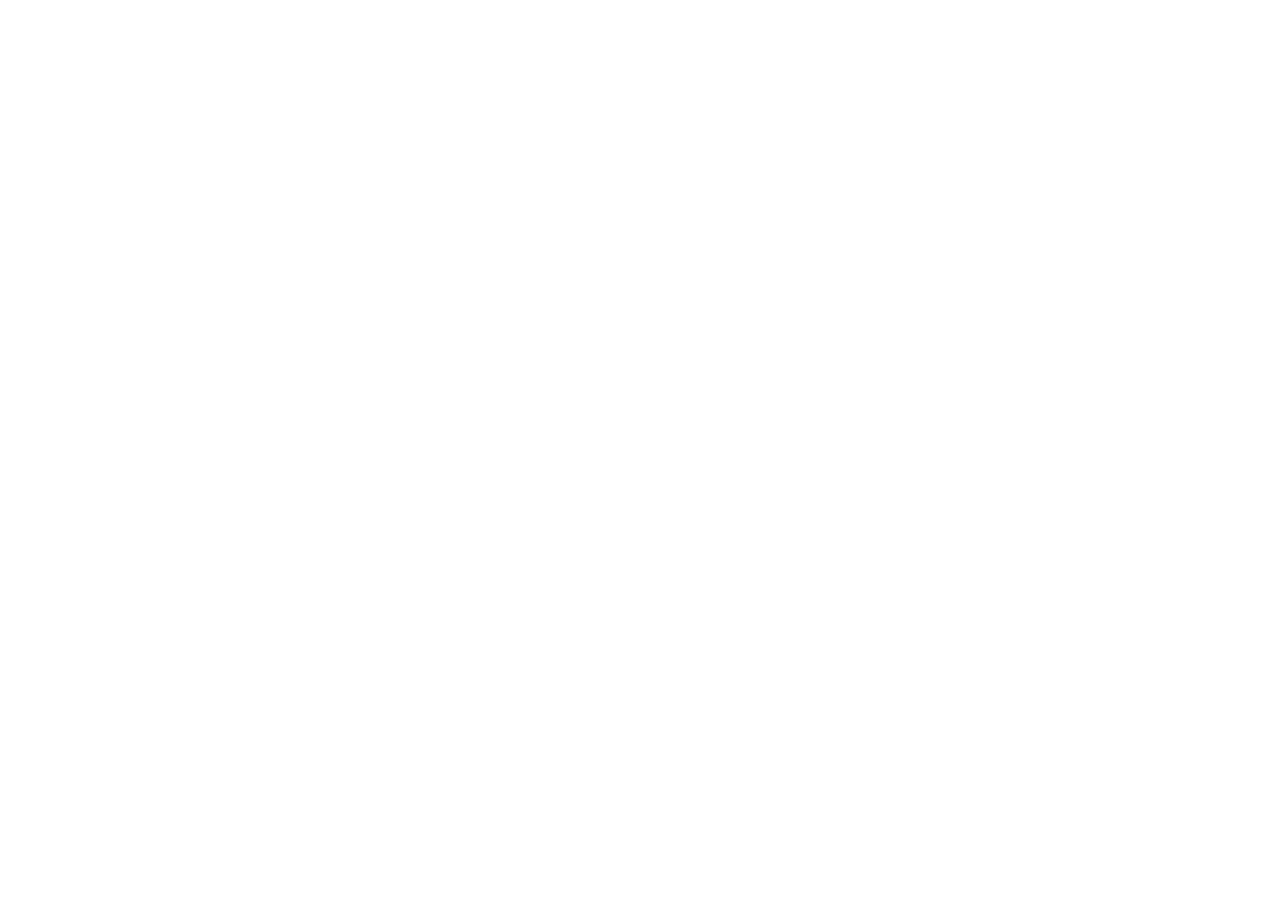
==== index.html @ 3ca3449c "Add index, JS, CSS files" ====
<!DOCTYPE html>
<html>
    <head>
        <meta charset="utf-8">
		<meta http-equiv="X-UA-Compatible" content="IE=edge">
		<meta name="viewport" content="width=device-width, initial-scale=1">
		<title>Kimber art>
		<link rel="stylesheet" href="style.css">
    </head>

    <body>
<svg viewBox="0 0 1000 1000" preserveAspectRatio="xMidYMid slice">
    <g class="blob">
        <g transform="translate(1100, 1100)" >
          <path d="M1520 5.54028C1520 611.807 978.5 1231 372.4 1231C-233.699 1231 -1520 741.425 -1520 -179.57C-1520 -1100.56 -1076.16 -1226 422.56 -1226C1028.66 -1226 1520 -600.727 1520 5.54028Z" fill="#f9868d"/>
        </g>
      <g transform="translate(-100, -100)">
         <path d="M1587 162.445C1587 983.187 246.697 1418 -325.068 1418C-896.834 1418 -1586 805.612 -1586 233.156C-1586 -339.3 -907.302 -2028.08 -109.745 -1187.97C627.265 -334.57 1587 -1079.51 1587 162.445Z" fill="#f9868d"/>
      </g>
    </g>
    
    <g class="blob">
      <g transform="translate(-100, -100)">
           <path d="M1587 162.445C1587 983.187 246.697 1418 -325.068 1418C-896.834 1418 -1586 805.612 -1586 233.156C-1586 -339.3 -907.302 -2028.08 -109.745 -1187.97C627.265 -334.57 1587 -1079.51 1587 162.445Z" fill="#8652ff"/>
      </g>
      <g transform="translate(800, 1100)">
          <path d="M1587 162.445C1587 983.187 246.697 1418 -325.068 1418C-896.834 1418 -1586 805.612 -1586 233.156C-1586 -339.3 -907.302 -2028.08 -109.745 -1187.97C627.265 -334.57 1587 -1079.51 1587 162.445Z" fill="#8652ff"/>
      </g>
    </g>
    
    <g class="blob">
      <g transform="translate(1100, 1100)">
              <path d="M1520 5.54028C1520 611.807 978.5 1231 372.4 1231C-233.699 1231 -1520 741.425 -1520 -179.57C-1520 -1100.56 -1076.16 -1226 422.56 -1226C1028.66 -1226 1520 -600.727 1520 5.54028Z" fill="#ff4141"/>
      </g>
        <g transform="translate(-100, -100)">
          <path d="M1520 5.54028C1520 611.807 978.5 1231 372.4 1231C-233.699 1231 -1520 741.425 -1520 -179.57C-1520 -1100.56 -1076.16 -1226 422.56 -1226C1028.66 -1226 1520 -600.727 1520 5.54028Z" fill="#ff4141"/>
      </g>
    </g>
    
      <g class="blob">
        <g transform="translate(-100, -100)">
            <path d="M1587 162.445C1587 983.187 246.697 1418 -325.068 1418C-896.834 1418 -1586 805.612 -1586 233.156C-1586 -339.3 -907.302 -2028.08 -109.745 -1187.97C627.265 -334.57 1587 -1079.51 1587 162.445Z" fill="#ffffff"/>
        </g>
        <g transform="translate(1100, 1100)">
            <path d="M1587 162.445C1587 983.187 246.697 1418 -325.068 1418C-896.834 1418 -1586 805.612 -1586 233.156C-1586 -339.3 -907.302 -2028.08 -109.745 -1187.97C627.265 -334.57 1587 -1079.51 1587 162.445Z" fill="#ffffff"/>
        </g>
    </g>
  </svg>
  
  
  <header>
      <h1>
      Jessie <span></span> Cullen
    </h1>
    
    <h2>
      Fine art curator, living and working in Berlin, Germany
    </h2>
  </header>
  
  <img src="arrow.svg" class="arrow">
  
  <section>
      <figure>
        <img src="sea_framer.jpg" srcset="sea_framer.jpg" alt="Song of the Sea. Linocut. 2019.">
    
        <figcaption>
            Song of the Sea. Linocut. 2019.
        </figcaption>
    
    </figure>
  </section>
  
  <section class="dark">
      <figure>
        <img src="daisy_framer.jpg" srcset="daisy_framer.jpg" alt="Among the Daisies. Linocut. 2019.">
   
        <figcaption>
            Among the Daisies. Linocut. 2019.
        </figcaption>
    
    </figure> 
  </section>
  
  <section>
      <figure>
        <img src="wind_framer.jpg" srcset="wind_framer.jpg" alt="Promise of the Wind. Linocut. 2019."> 
      <figcaption>
            Promise of the Wind. Linocut. 2019.
         </figcaption>
      
    </figure>
  </section>
  
  <section>
      <figure>
        <img src="LiminalSpaces_woodcut_Kim-vanderHelm_2012.jpg" srcset="LiminalSpaces_woodcut_Kim-vanderHelm_2012.jpg" alt="Liminal Spaces. Reduction Woodcut. 2012.">
      
      <figcaption>
        Liminal Spaces. Reduction Woodcut. 2012.
        </figcaption>
    </figure>
  </section>
  
  
  <script src="interactions.js"></script>
</body>

</html>
---- style.css ----
@font-face {
    font-family: 'Young Serif';
    src: url(youngserif.woff2), url(youngserif.woff);
  }
  
  @font-face {
    font-family: 'GT Walsheim Pro';
    src: url(GTWalsheimPro-Regular.woff2), url(GTWalsheimPro-Regular.woff);
  }
  
  @keyframes fadein {
    0% {
      opacity: 0;
      transform: translate(0, 24px);
    }
  
    100% {
      opacity: 1;
      transform: translate(0,0);
    }
  }
  
  @keyframes hyphen {
    0% {
      width: 0.5em;
    }
  
    100% {
      width: 1em;
    }
  }
  
  @keyframes blob {
    0% {
      transform: scale(0);
    }
    100% {
      transform: scale(1);
    }
  }
  
  body {
    font-family: 'GT Walsheim Pro';
    font-size: 48px;
    line-height: 1.25;
    margin: 100vh 0 0 0;
    
    background-color: #ffffff;
    color: #000000;
  }
  
  header {
    position: fixed;
    top: 0;
    left: 0;
    width: 100%;
    height: 100vh;
  
    display: flex;
    flex-direction: column;
    align-items: center;
    justify-content: center;
  }
  
  h1 {
    font-size: 10vw;
    font-style: italic;
  
    animation: fadein 0.4s 1s both;
  }
  
  h2 {
    max-width: 480px;
    font-size: 36px;
    text-align: center;
  
    animation: fadein 0.4s 1.75s both;
  }
  
  header span {
    background-color: #000000;
    width: 1em;
    height: 0.02em;
    display: inline-block;
    vertical-align: middle;
    
    animation: hyphen 2s 1s infinite alternate cubic-bezier(0.86,0,0.07,1);
  }
  
  section {
    padding: 200px;
  }
  
  section.dark {
  
  }
  
  figure {
    max-width: 600px;
    margin: 0 auto 0 auto;
  }
  
  figcaption {
    margin: 24px 20% 0 0;
  }
  
  section img {
    filter: grayscale(100%) brightness(125%) contrast(124%);
  }
  
  svg {
    position:  fixed;
    top: 0;
    left: 0;
    width: 100%;
    height: 100vh;
    z-index: 10;
    mix-blend-mode: multiply;
    pointer-events: none;
  }
  
  path {
    transform: scale(0);
    transition: transform 5s;
  }
  
  
  g.blob.in-view path {
    transform: scale(1);
  }
  
  
  ::-webkit-scrollbar {
    width: 8px;
    background-color: #d3c7f3;
    background-image: linear-gradient(180deg, #ffffff, #babd63, #d3c7f3, #FF9696, #171518);
  }
  
  ::-webkit-scrollbar-thumb {
    background-color: #000000;
  }
  
  img.arrow {
    position: fixed;
    bottom: 32px;
    left: 50%;
    transform: translate(-50%, 0);
  }
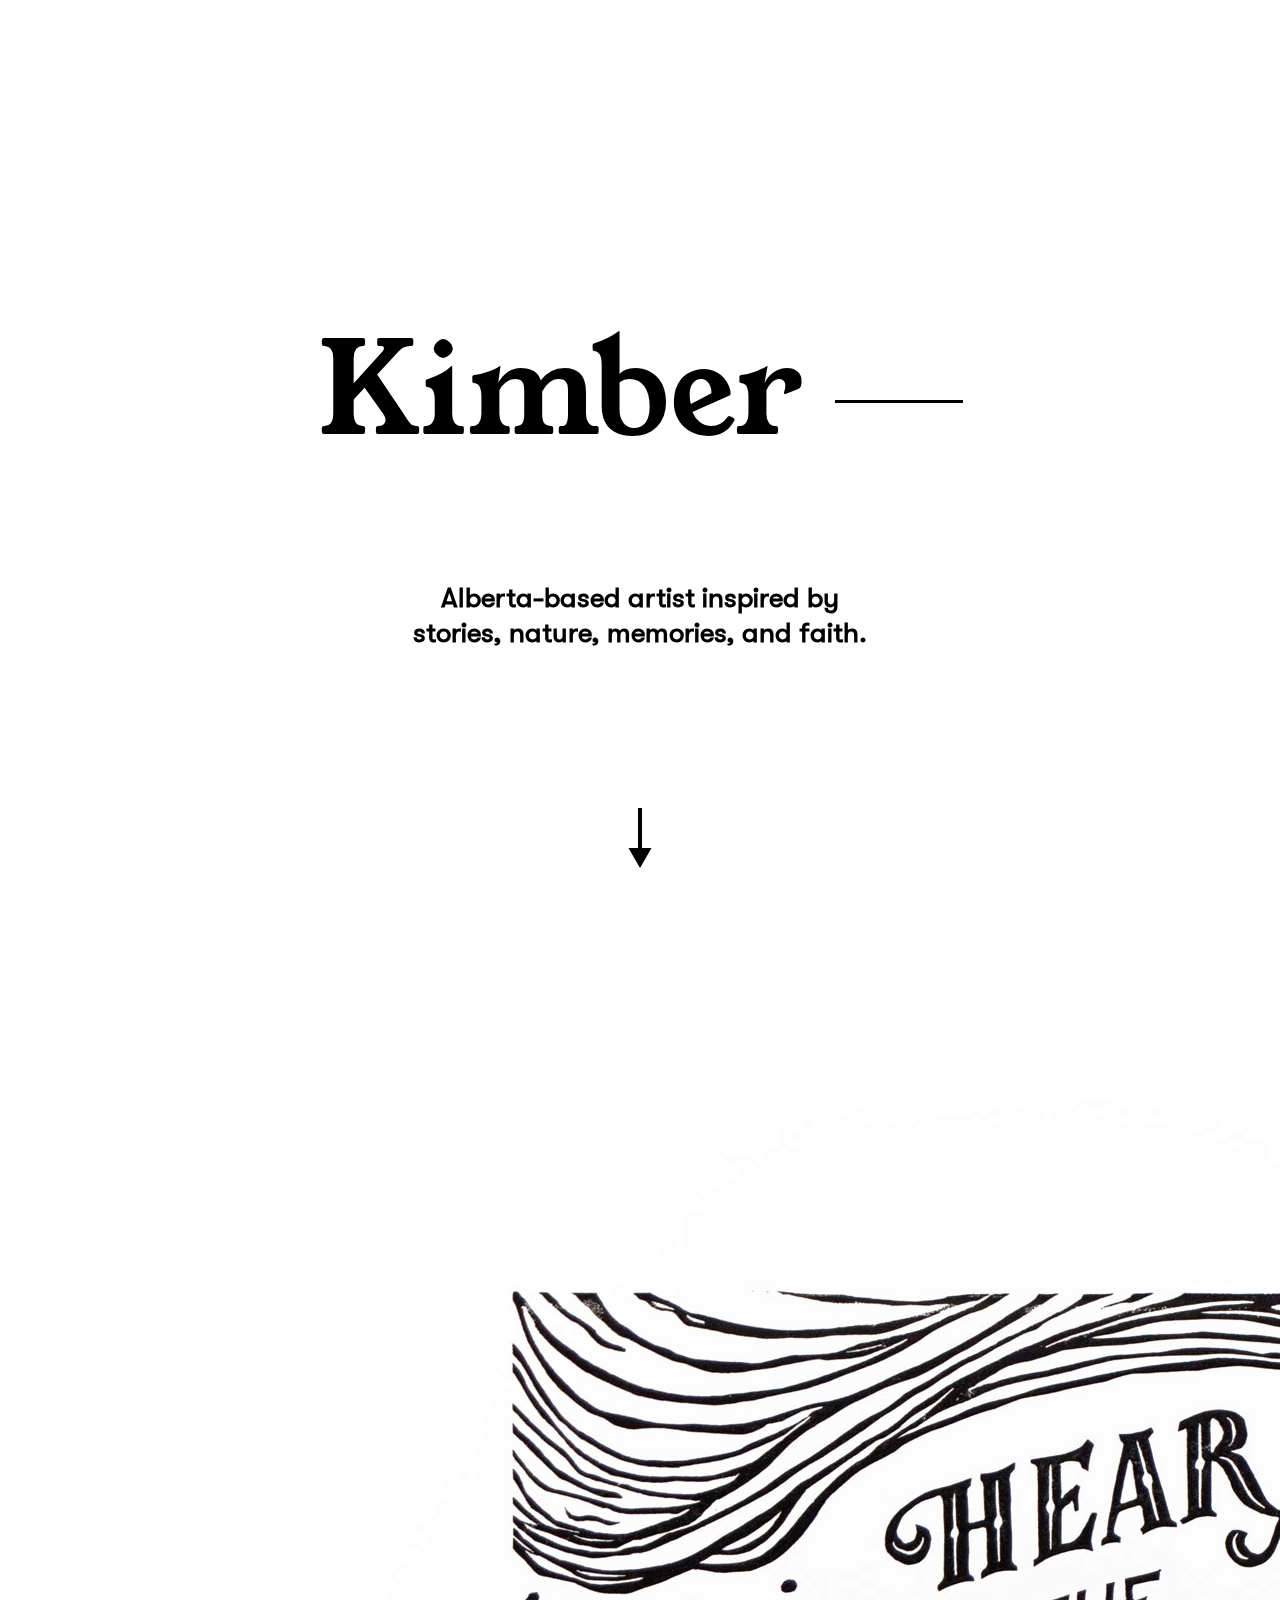
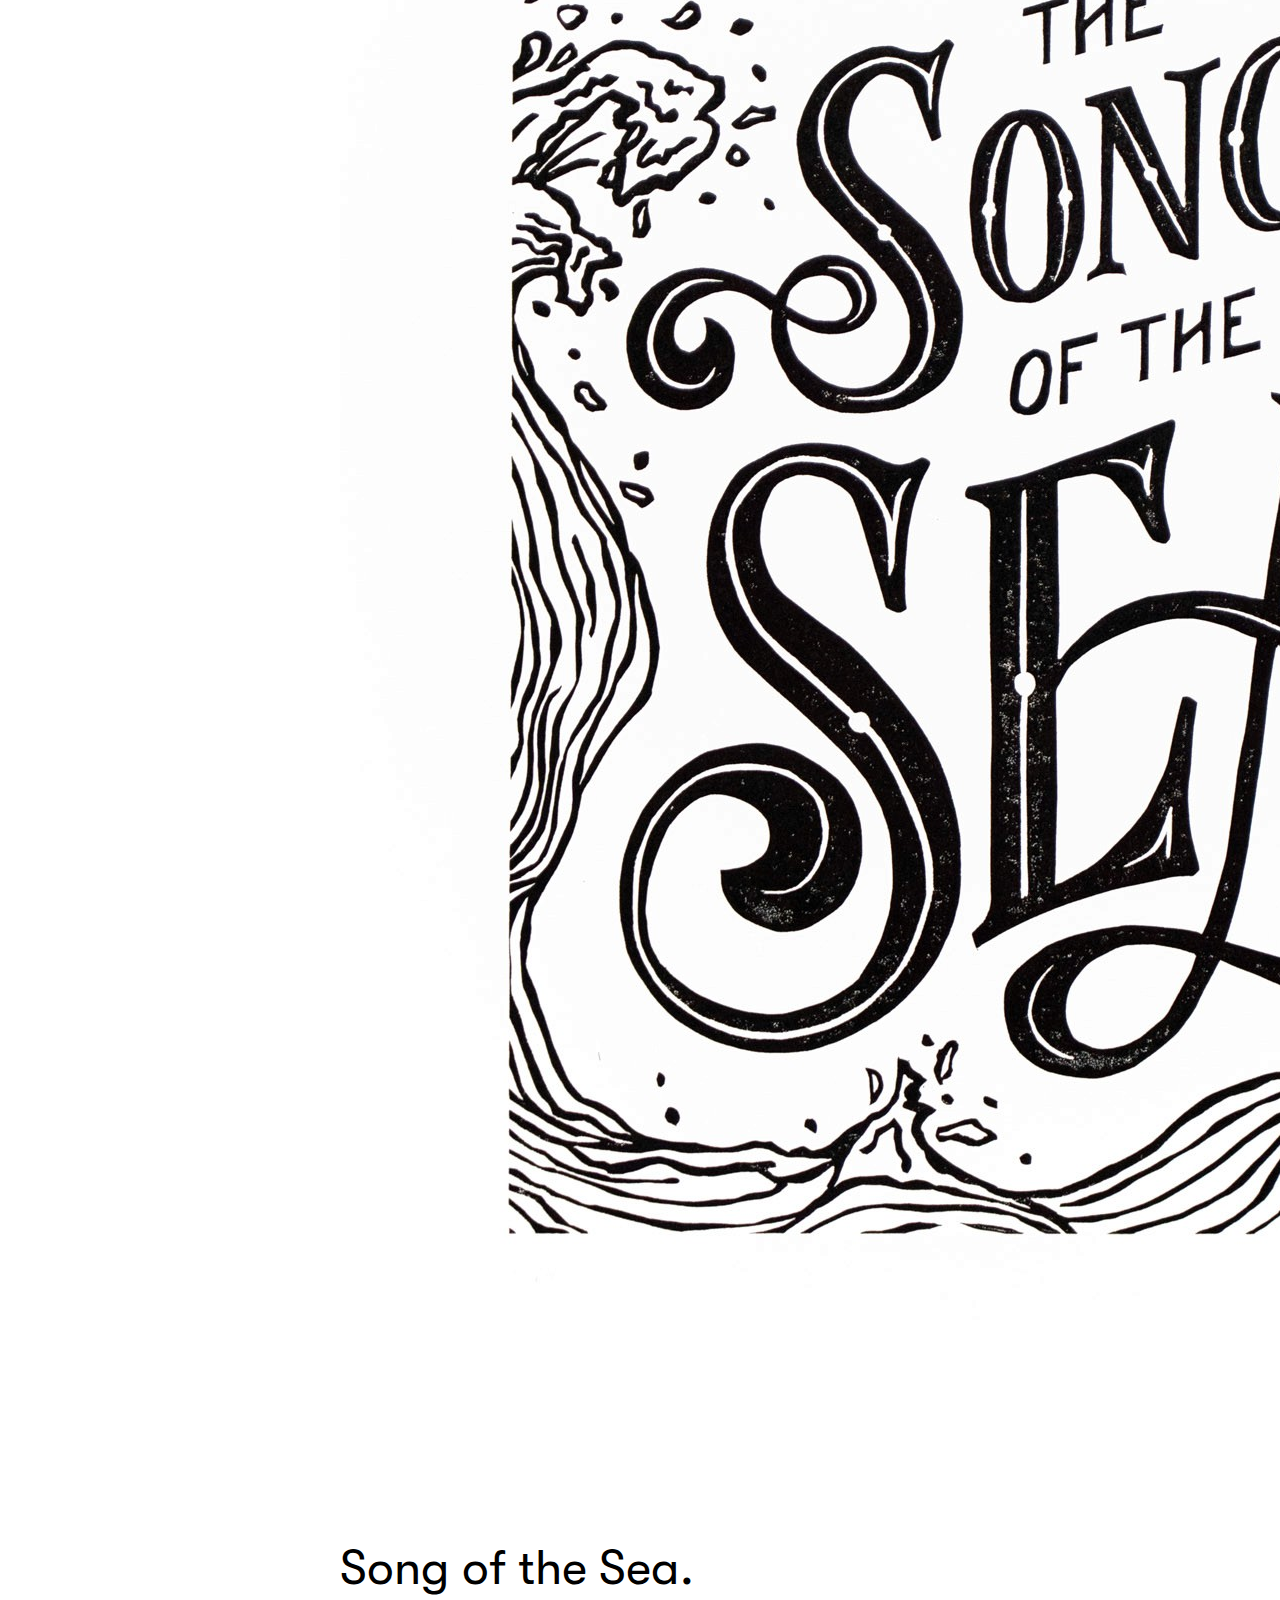
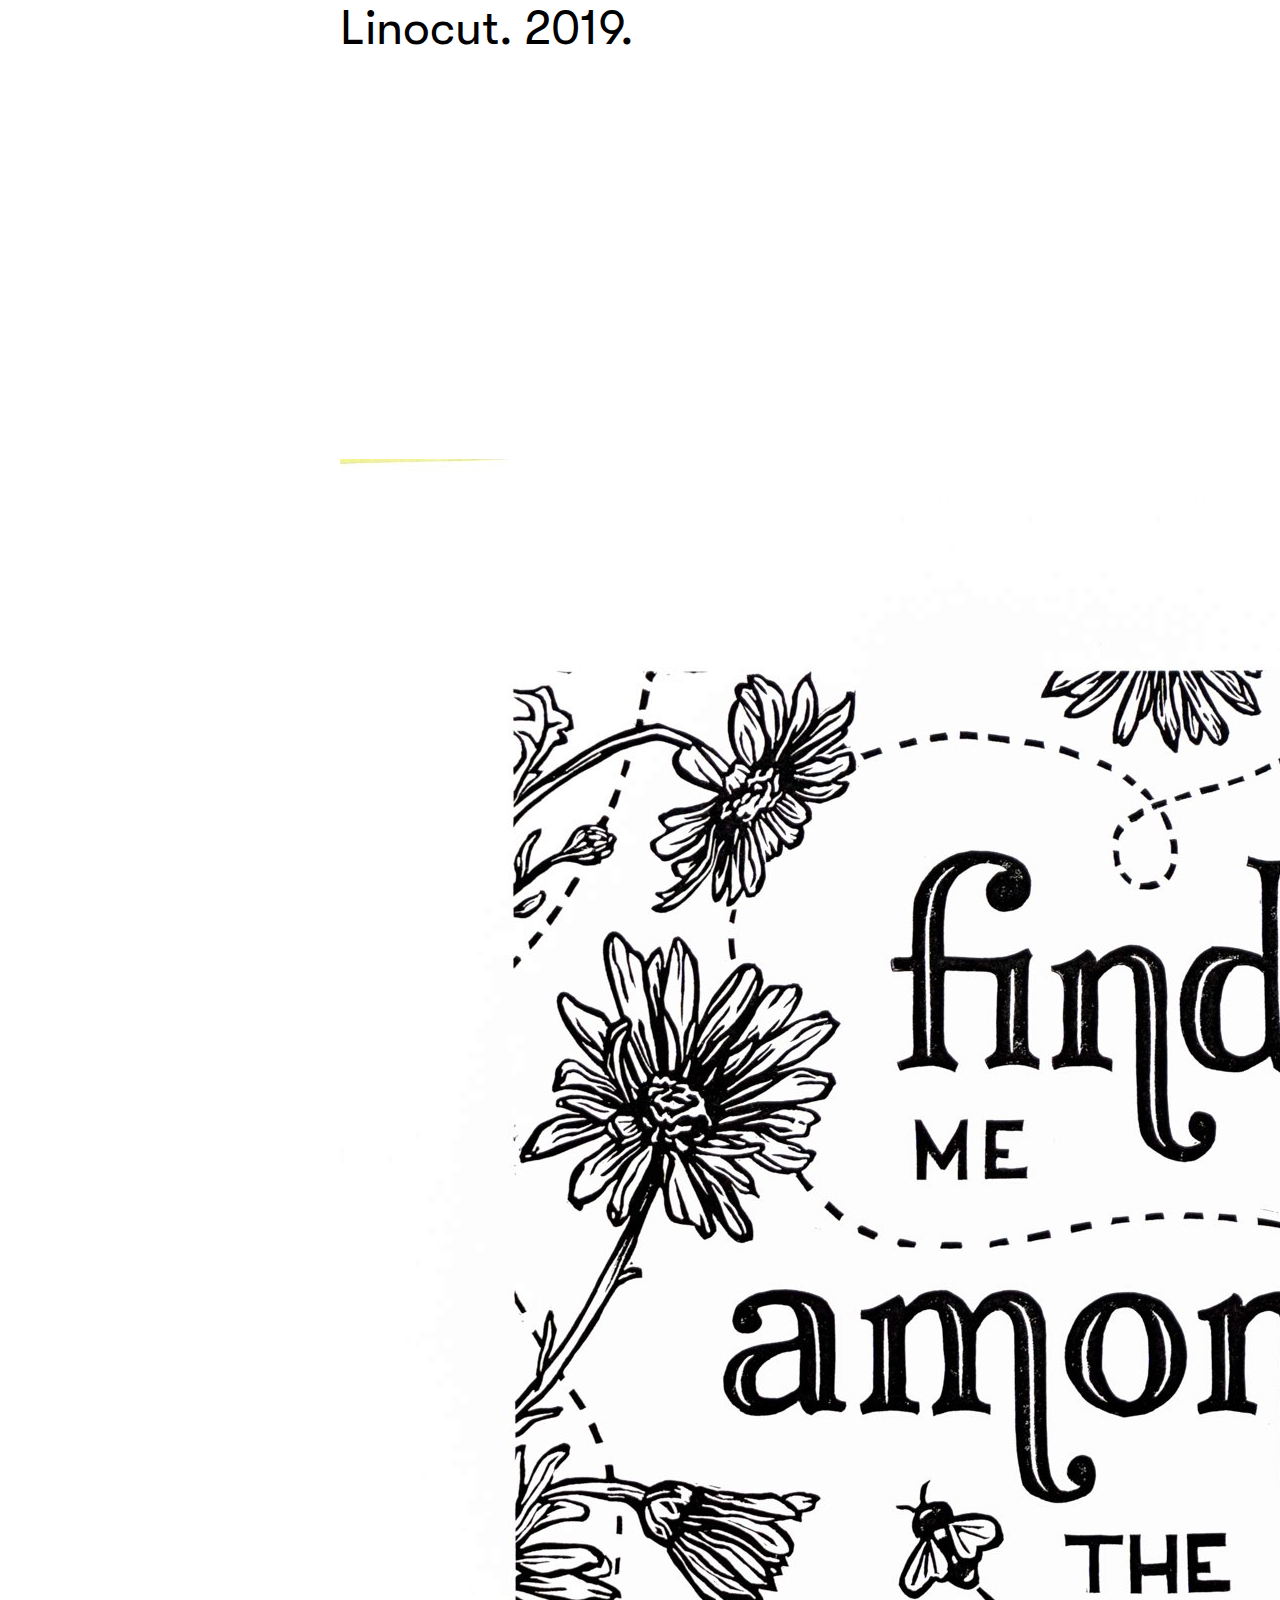
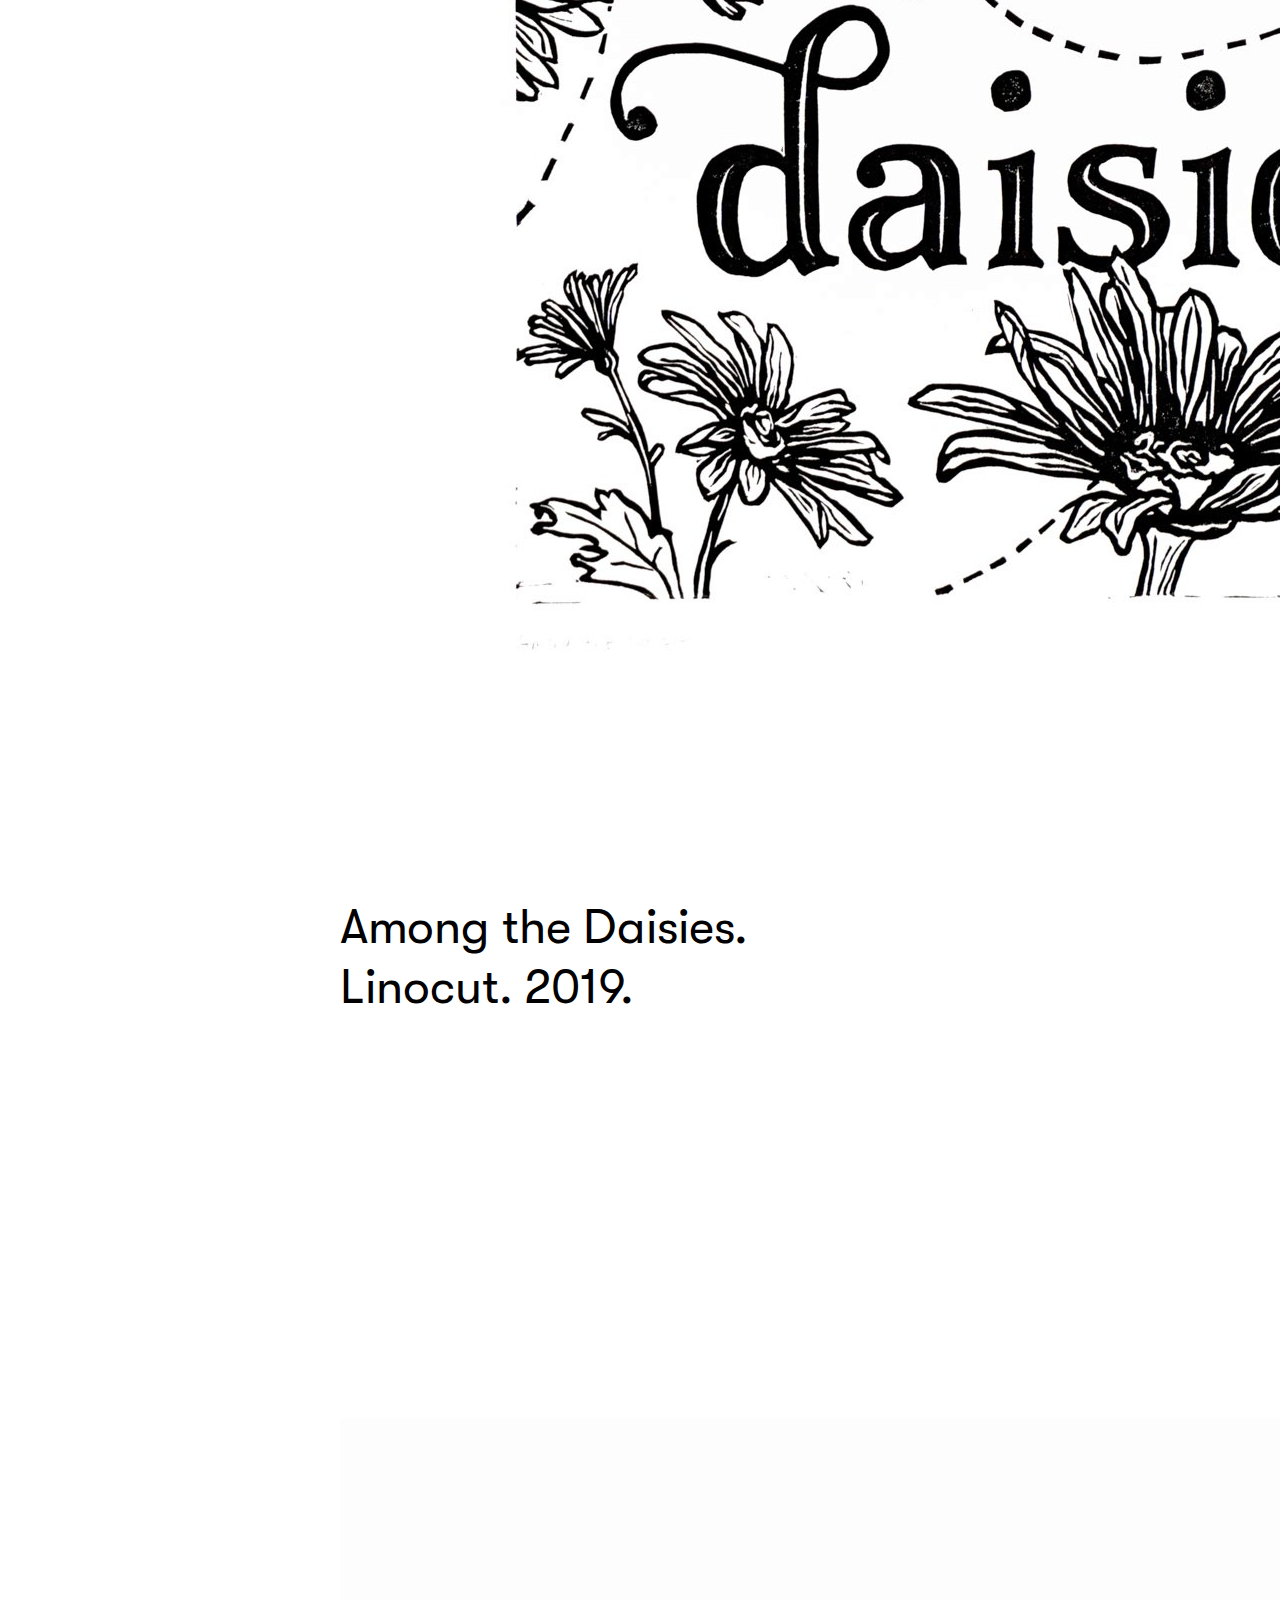
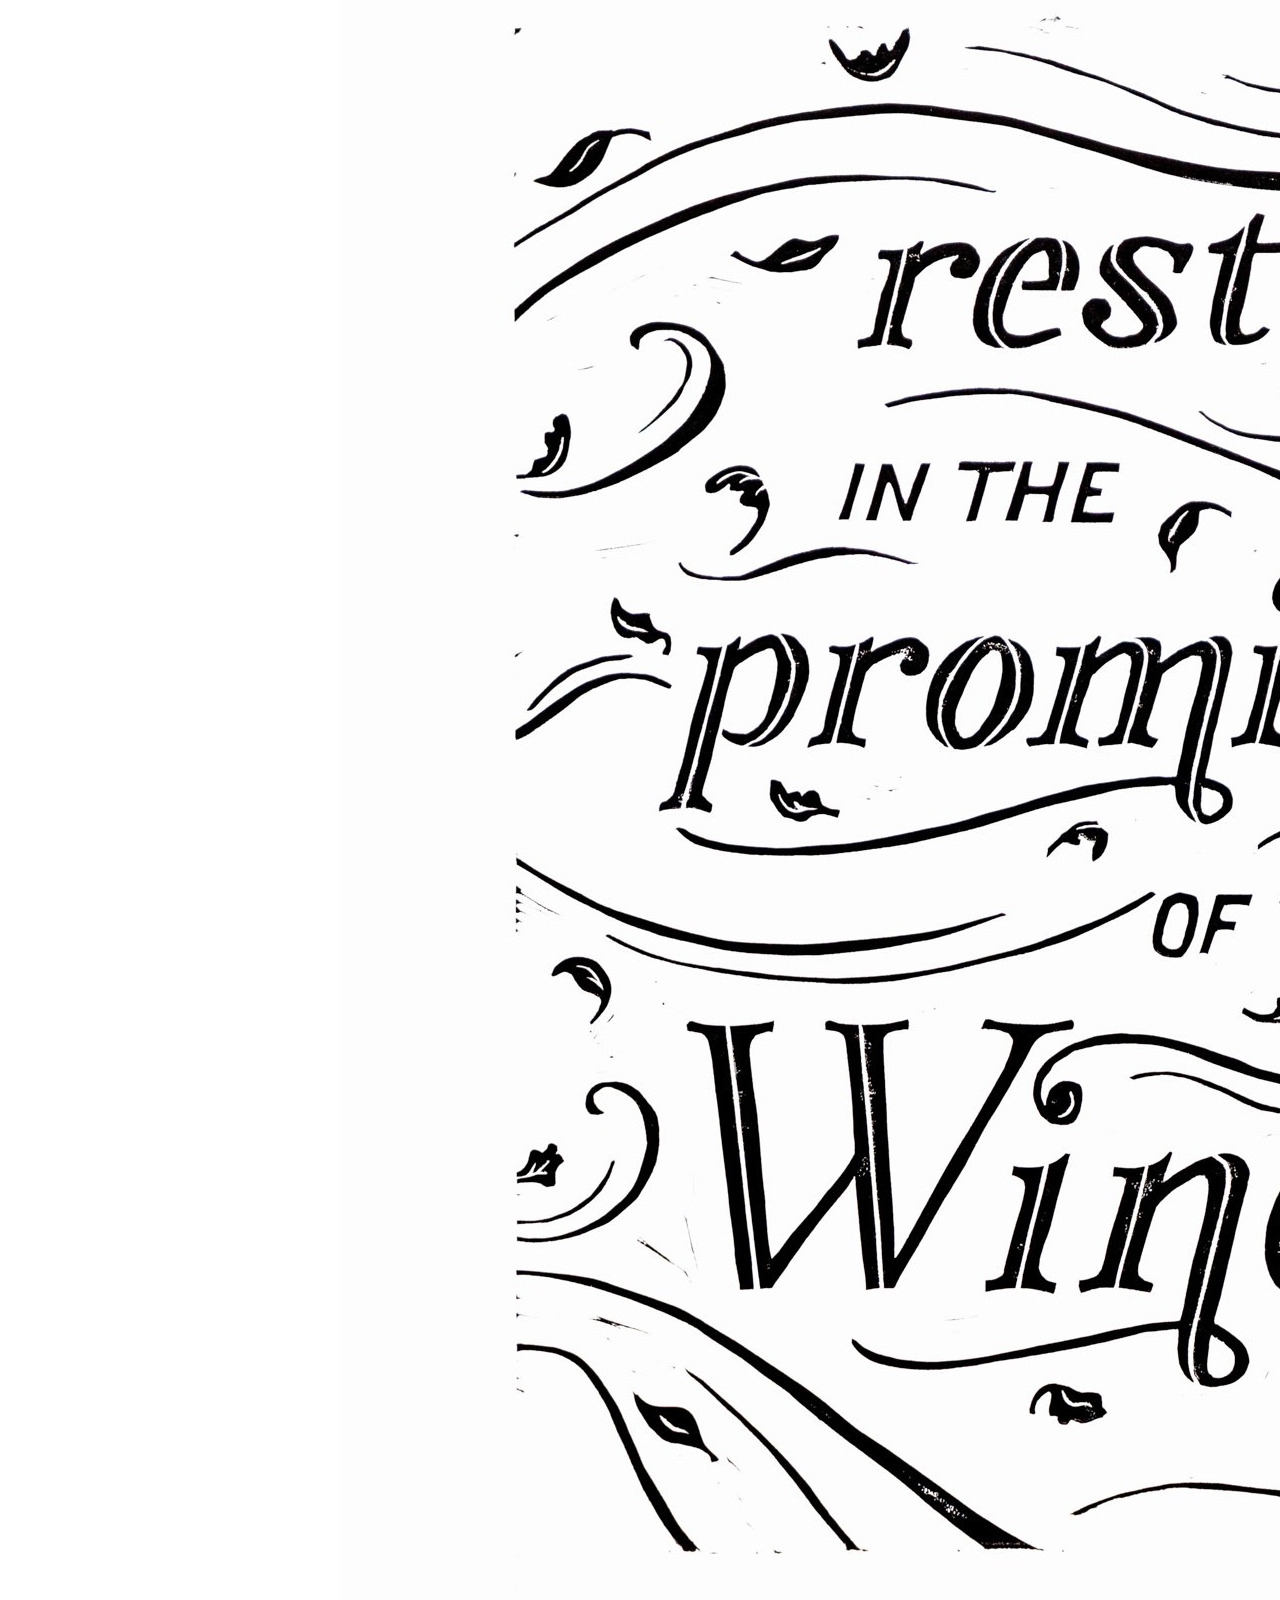
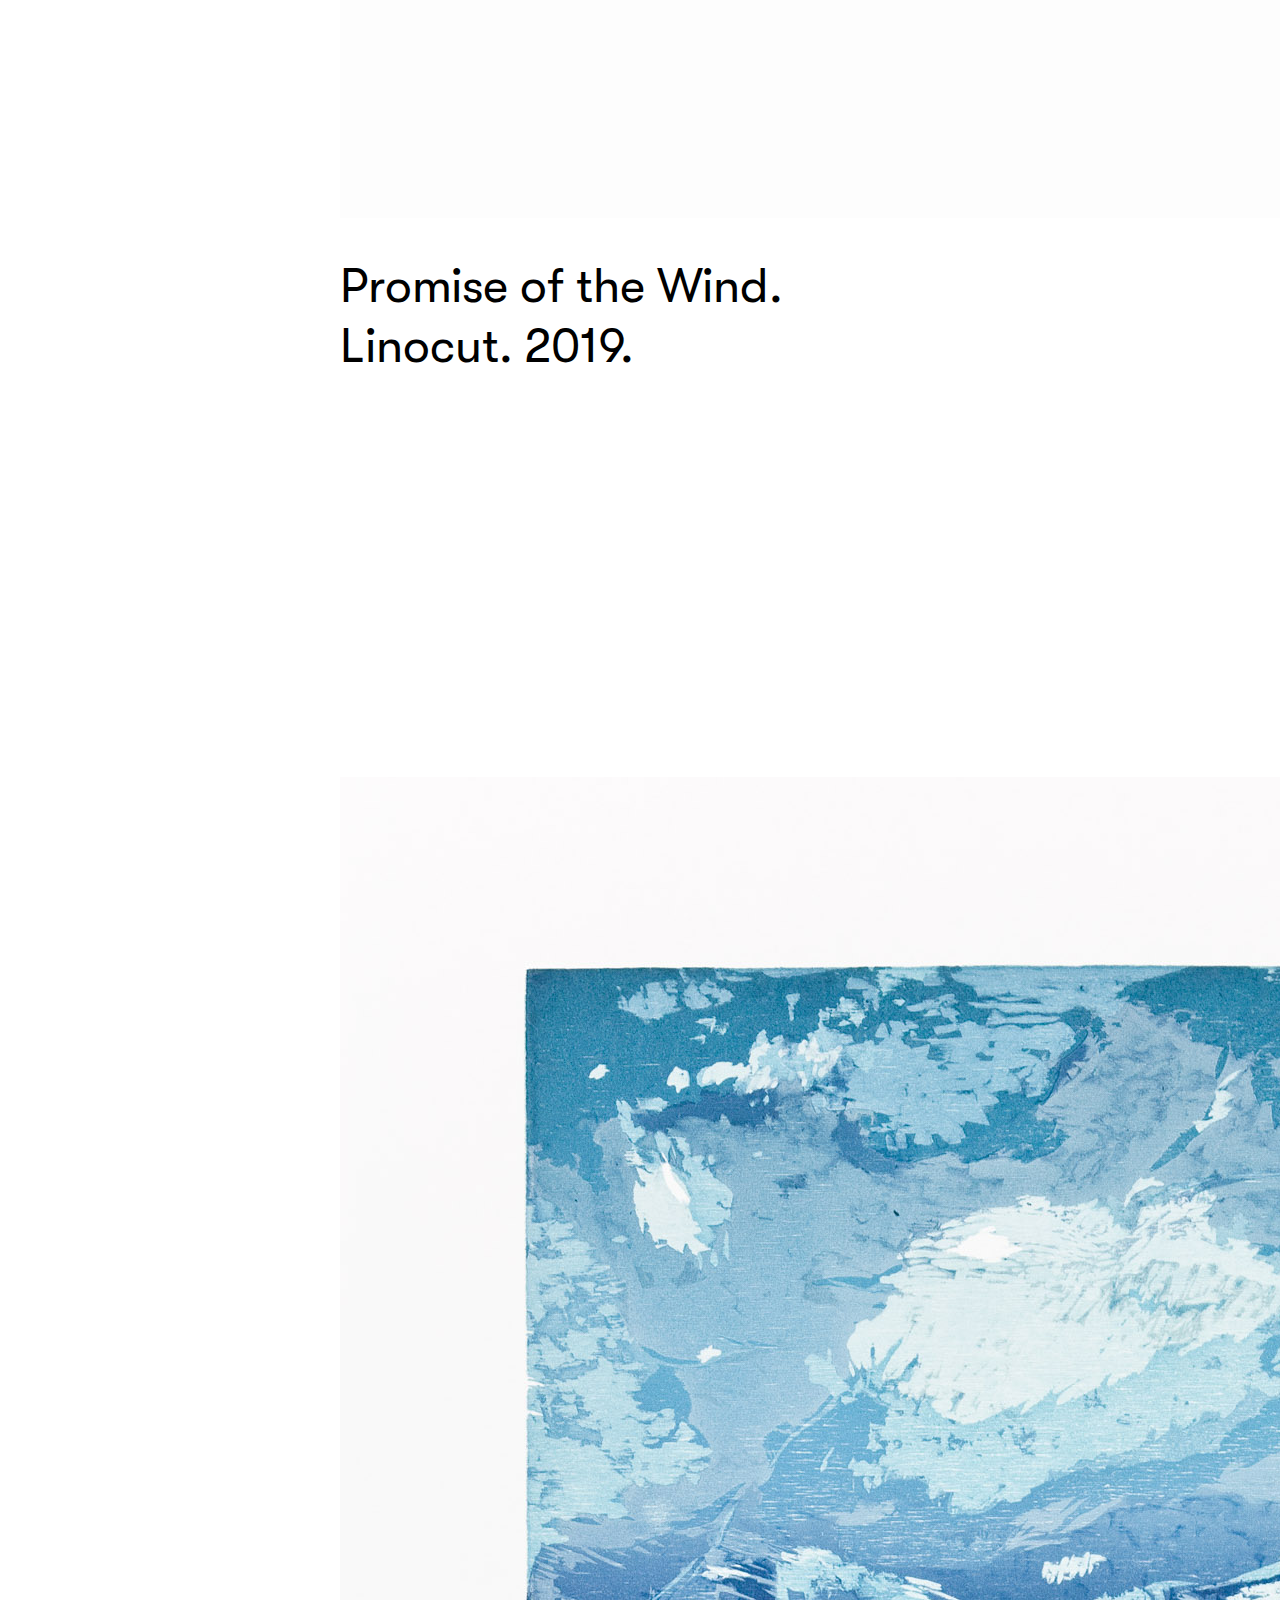
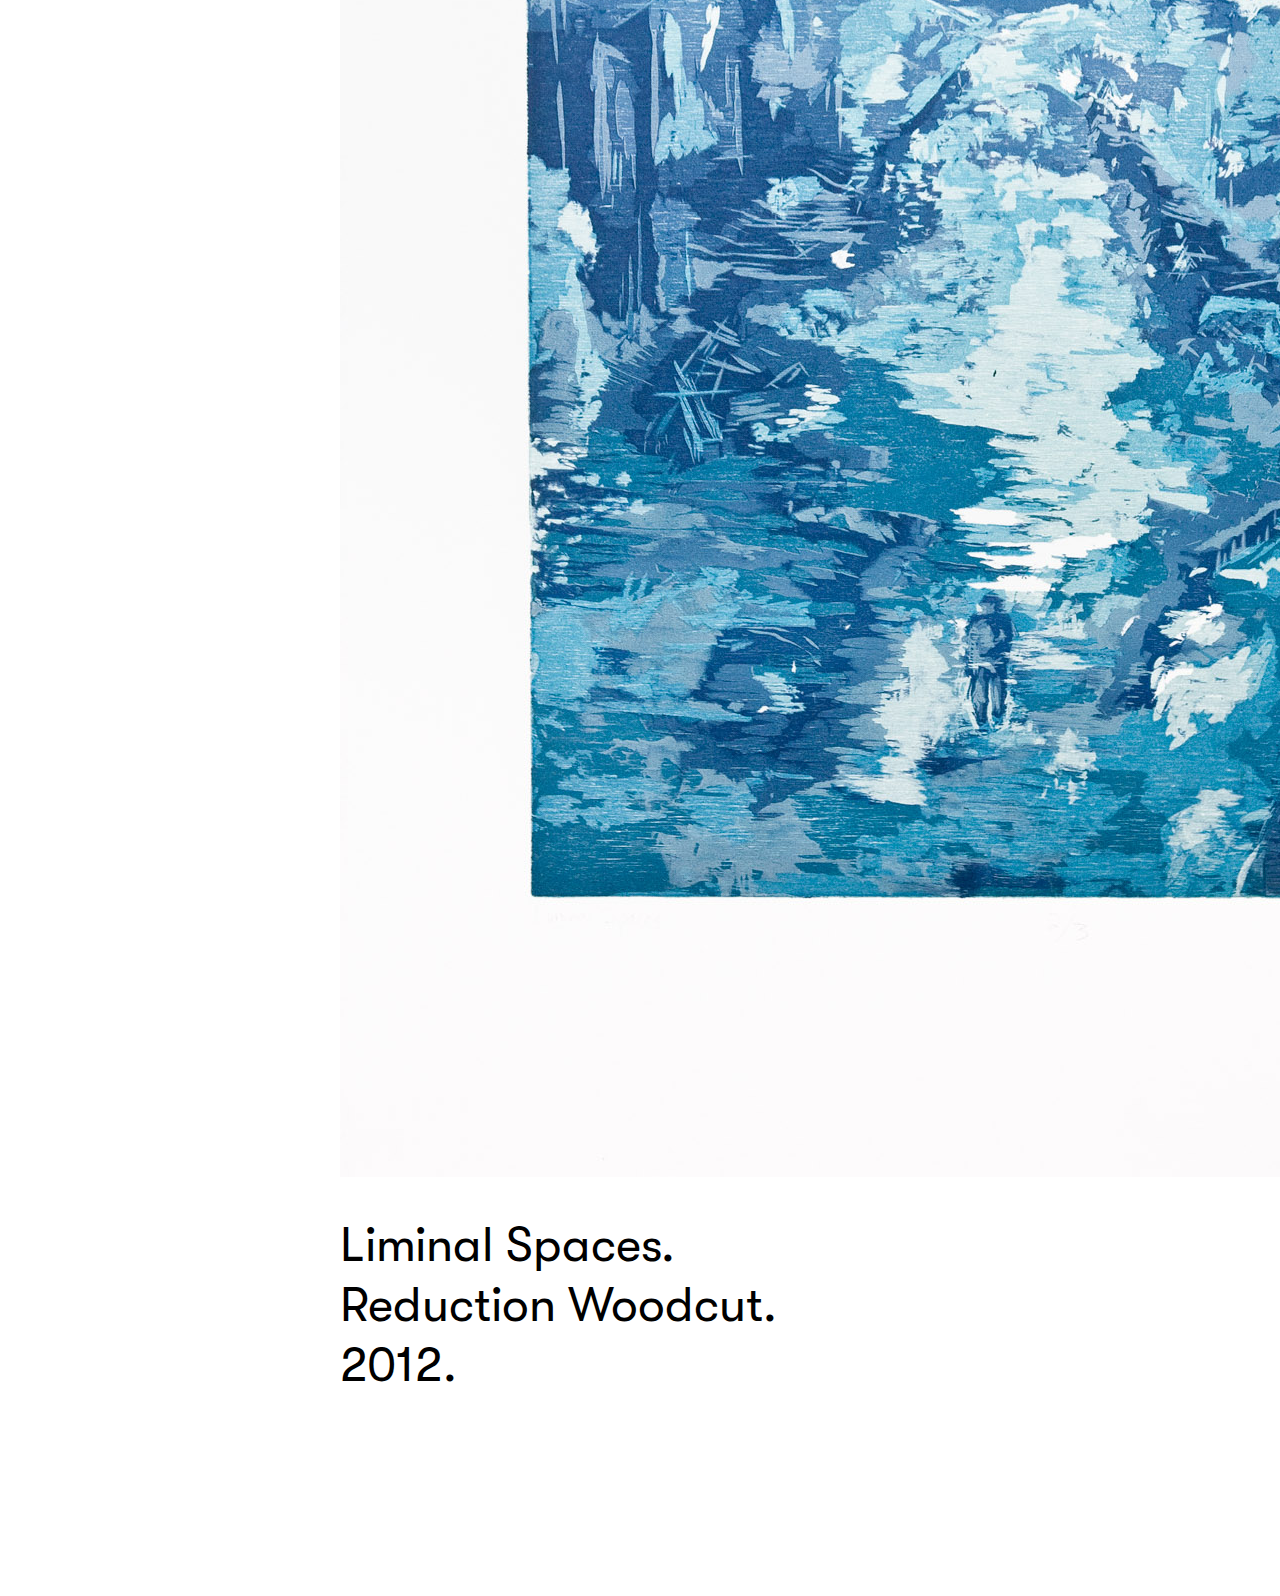
==== commit de757633: "Update content and fonts" ====
--- a/index.html
+++ b/index.html
@@ -4,7 +4,7 @@
         <meta charset="utf-8">
 		<meta http-equiv="X-UA-Compatible" content="IE=edge">
 		<meta name="viewport" content="width=device-width, initial-scale=1">
-		<title>Kimber art>
+		<title>Kimber creates</title>
 		<link rel="stylesheet" href="style.css">
     </head>
 
@@ -50,11 +50,11 @@
   
   <header>
       <h1>
-      Jessie <span></span> Cullen
+      Kimber <span></span> 
     </h1>
     
     <h2>
-      Fine art curator, living and working in Berlin, Germany
+        Alberta-based artist inspired by stories, nature, memories, and faith.
     </h2>
   </header>
   
@@ -62,7 +62,7 @@
   
   <section>
       <figure>
-        <img src="sea_framer.jpg" srcset="sea_framer.jpg" alt="Song of the Sea. Linocut. 2019.">
+        <img src="assets/sea_framer.jpg" alt="Song of the Sea. Linocut. 2019.">
     
         <figcaption>
             Song of the Sea. Linocut. 2019.
@@ -73,7 +73,7 @@
   
   <section class="dark">
       <figure>
-        <img src="daisy_framer.jpg" srcset="daisy_framer.jpg" alt="Among the Daisies. Linocut. 2019.">
+        <img src="assets/daisy_framer.jpg" alt="Among the Daisies. Linocut. 2019.">
    
         <figcaption>
             Among the Daisies. Linocut. 2019.
@@ -84,7 +84,7 @@
   
   <section>
       <figure>
-        <img src="wind_framer.jpg" srcset="wind_framer.jpg" alt="Promise of the Wind. Linocut. 2019."> 
+        <img src="assets/wind_framer.jpg" alt="Promise of the Wind. Linocut. 2019."> 
       <figcaption>
             Promise of the Wind. Linocut. 2019.
          </figcaption>
@@ -94,7 +94,7 @@
   
   <section>
       <figure>
-        <img src="LiminalSpaces_woodcut_Kim-vanderHelm_2012.jpg" srcset="LiminalSpaces_woodcut_Kim-vanderHelm_2012.jpg" alt="Liminal Spaces. Reduction Woodcut. 2012.">
+        <img src="assets/LiminalSpaces_woodcut_Kim-vanderHelm_2012.jpg" alt="Liminal Spaces. Reduction Woodcut. 2012.">
       
       <figcaption>
         Liminal Spaces. Reduction Woodcut. 2012.
--- a/style.css
+++ b/style.css
@@ -63,15 +63,14 @@
   }
   
   h1 {
+    font-family: 'Young Serif';
     font-size: 10vw;
-    font-style: italic;
-  
     animation: fadein 0.4s 1s both;
   }
   
   h2 {
     max-width: 480px;
-    font-size: 36px;
+    font-size: 28px;
     text-align: center;
   
     animation: fadein 0.4s 1.75s both;
@@ -104,9 +103,9 @@
     margin: 24px 20% 0 0;
   }
   
-  section img {
+ /*  section img {
     filter: grayscale(100%) brightness(125%) contrast(124%);
-  }
+  } */
   
   svg {
     position:  fixed;
@@ -114,7 +113,7 @@
     left: 0;
     width: 100%;
     height: 100vh;
-    z-index: 10;
+    z-index: 0;
     mix-blend-mode: multiply;
     pointer-events: none;
   }
@@ -145,6 +144,7 @@
     bottom: 32px;
     left: 50%;
     transform: translate(-50%, 0);
+    color:#babd63;
   }
   
   
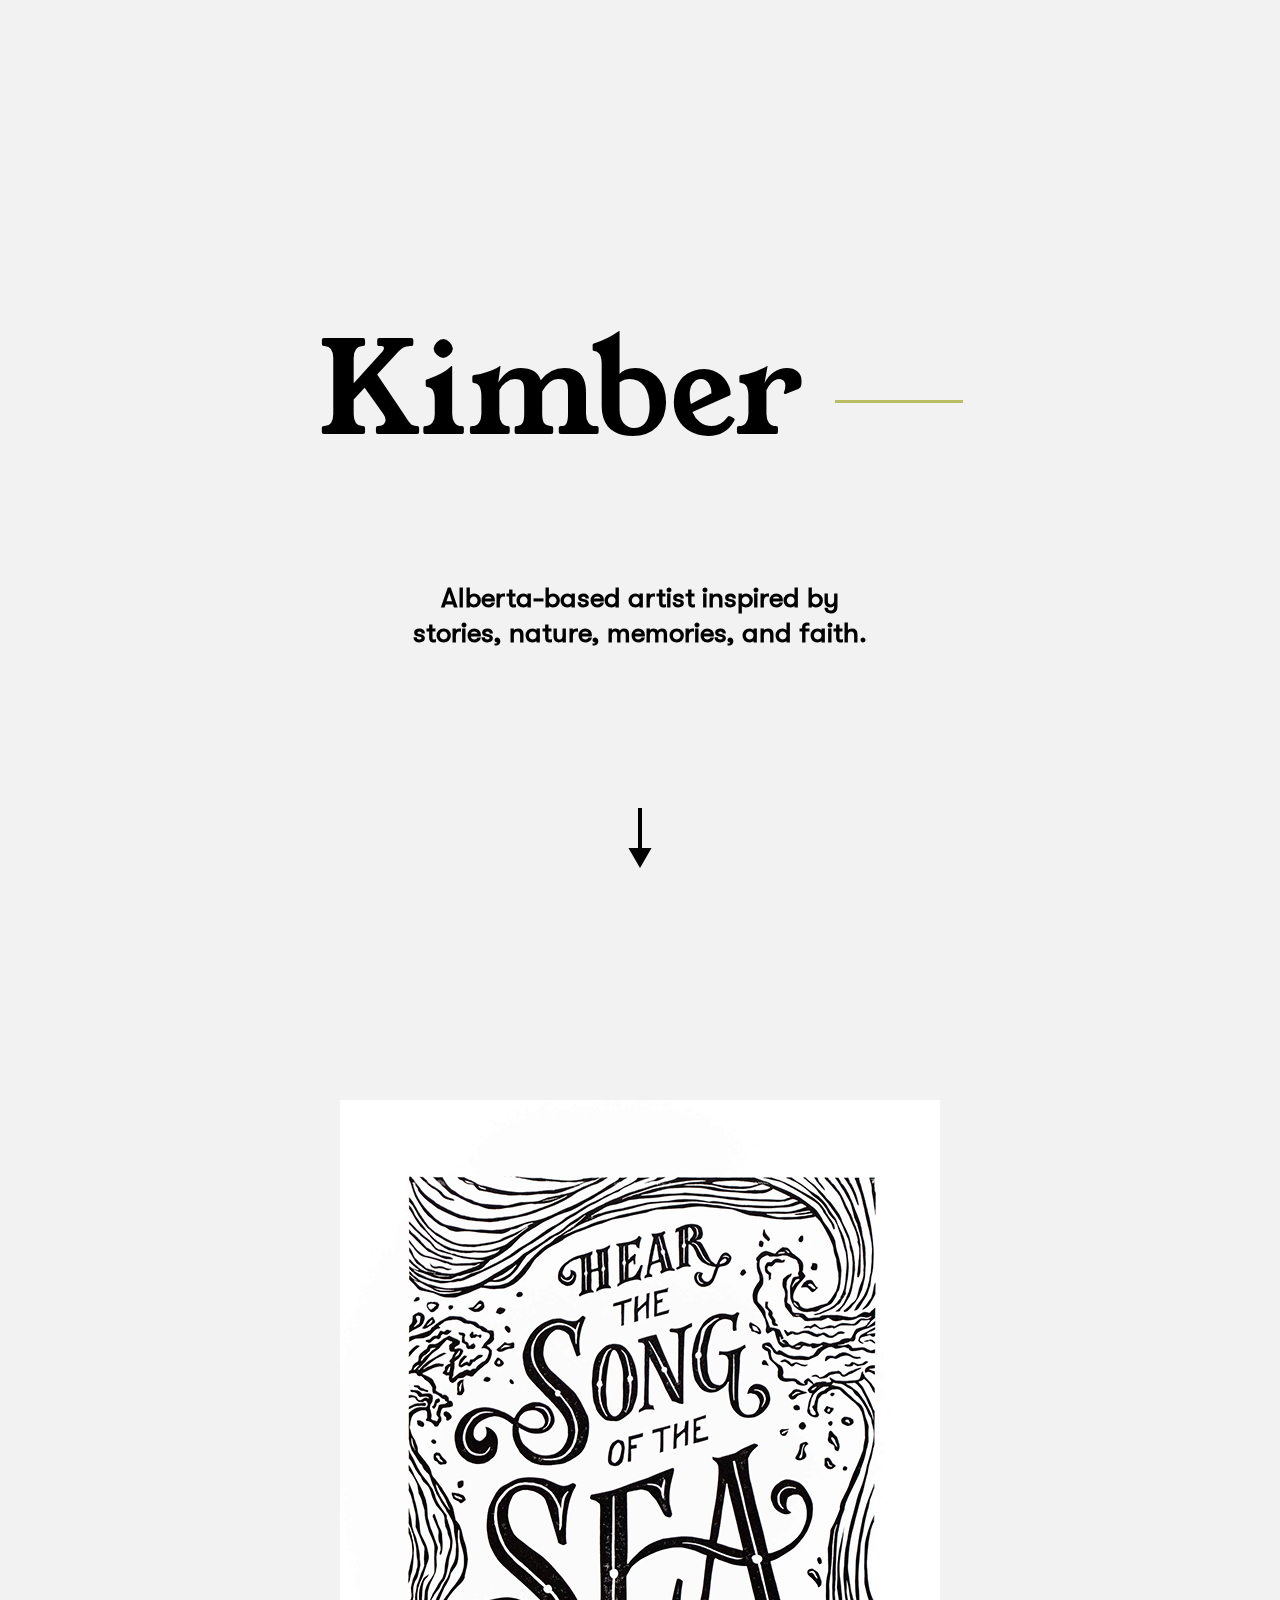
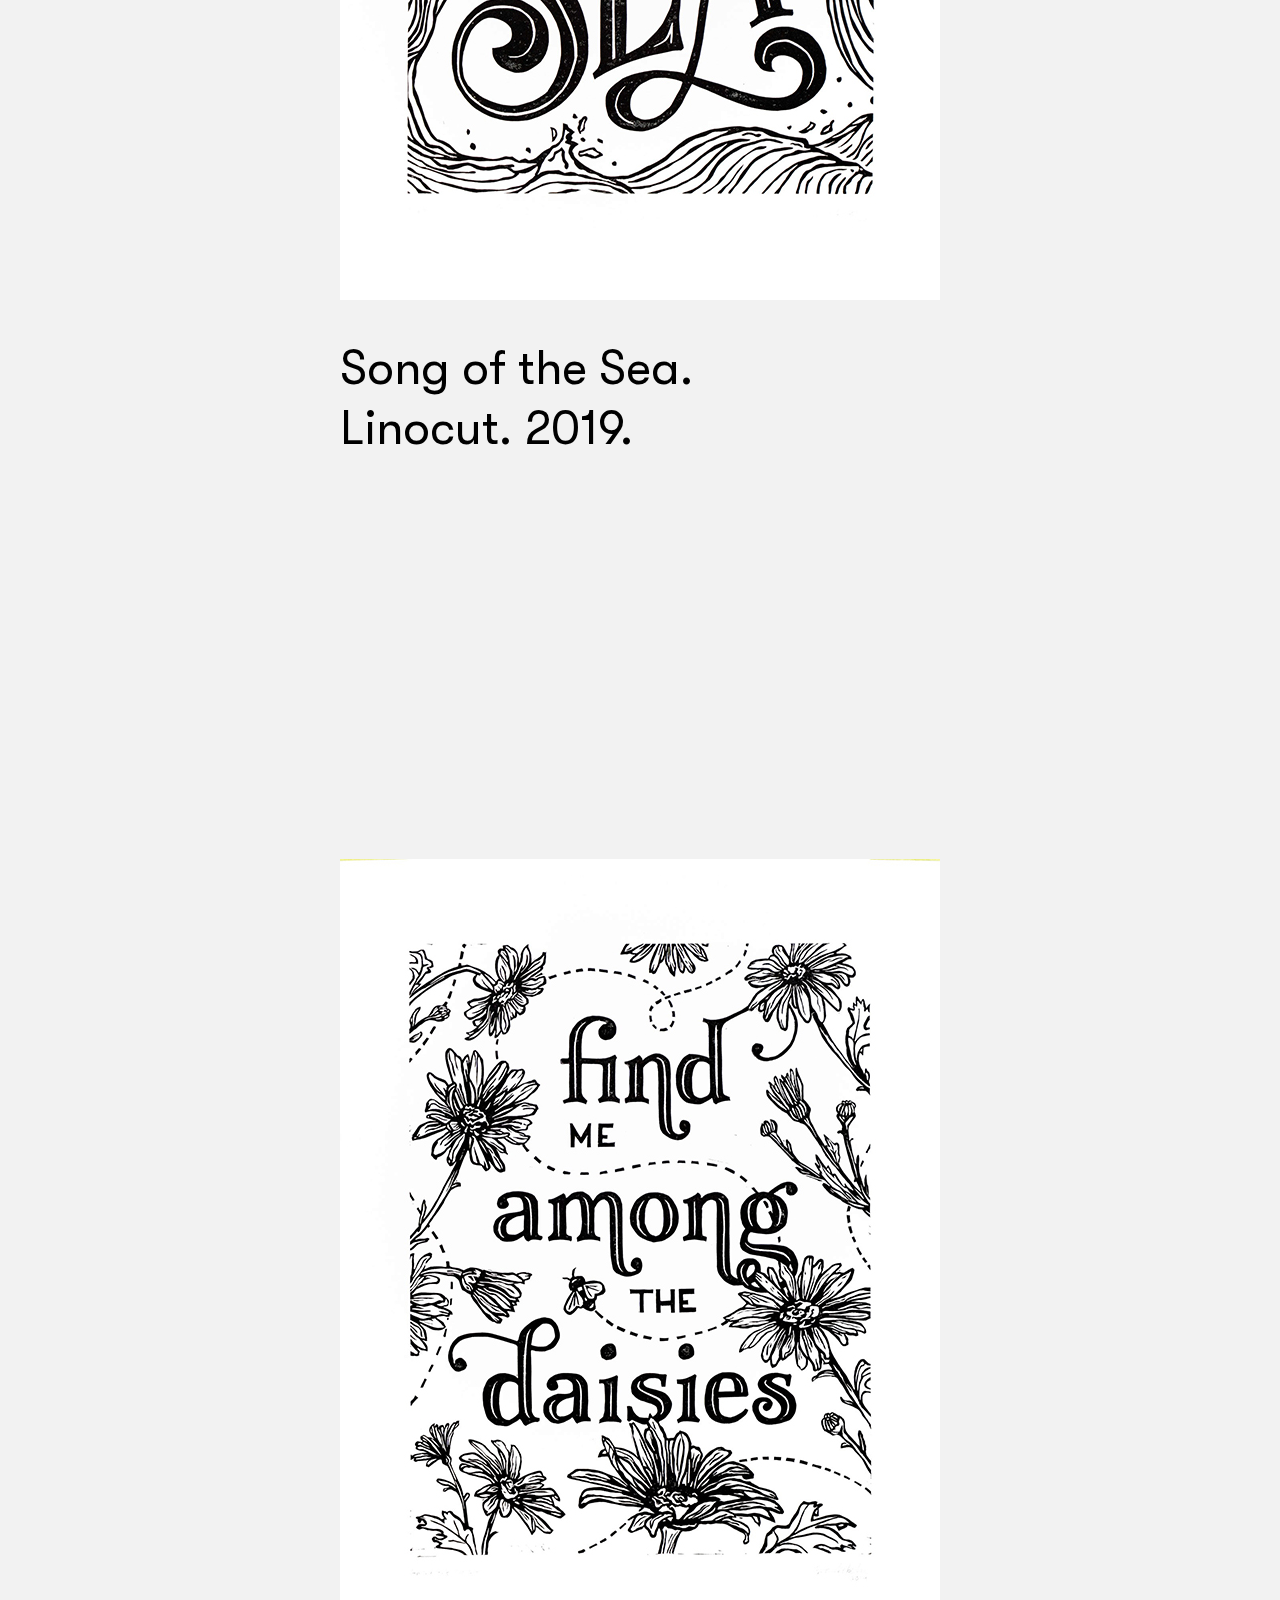
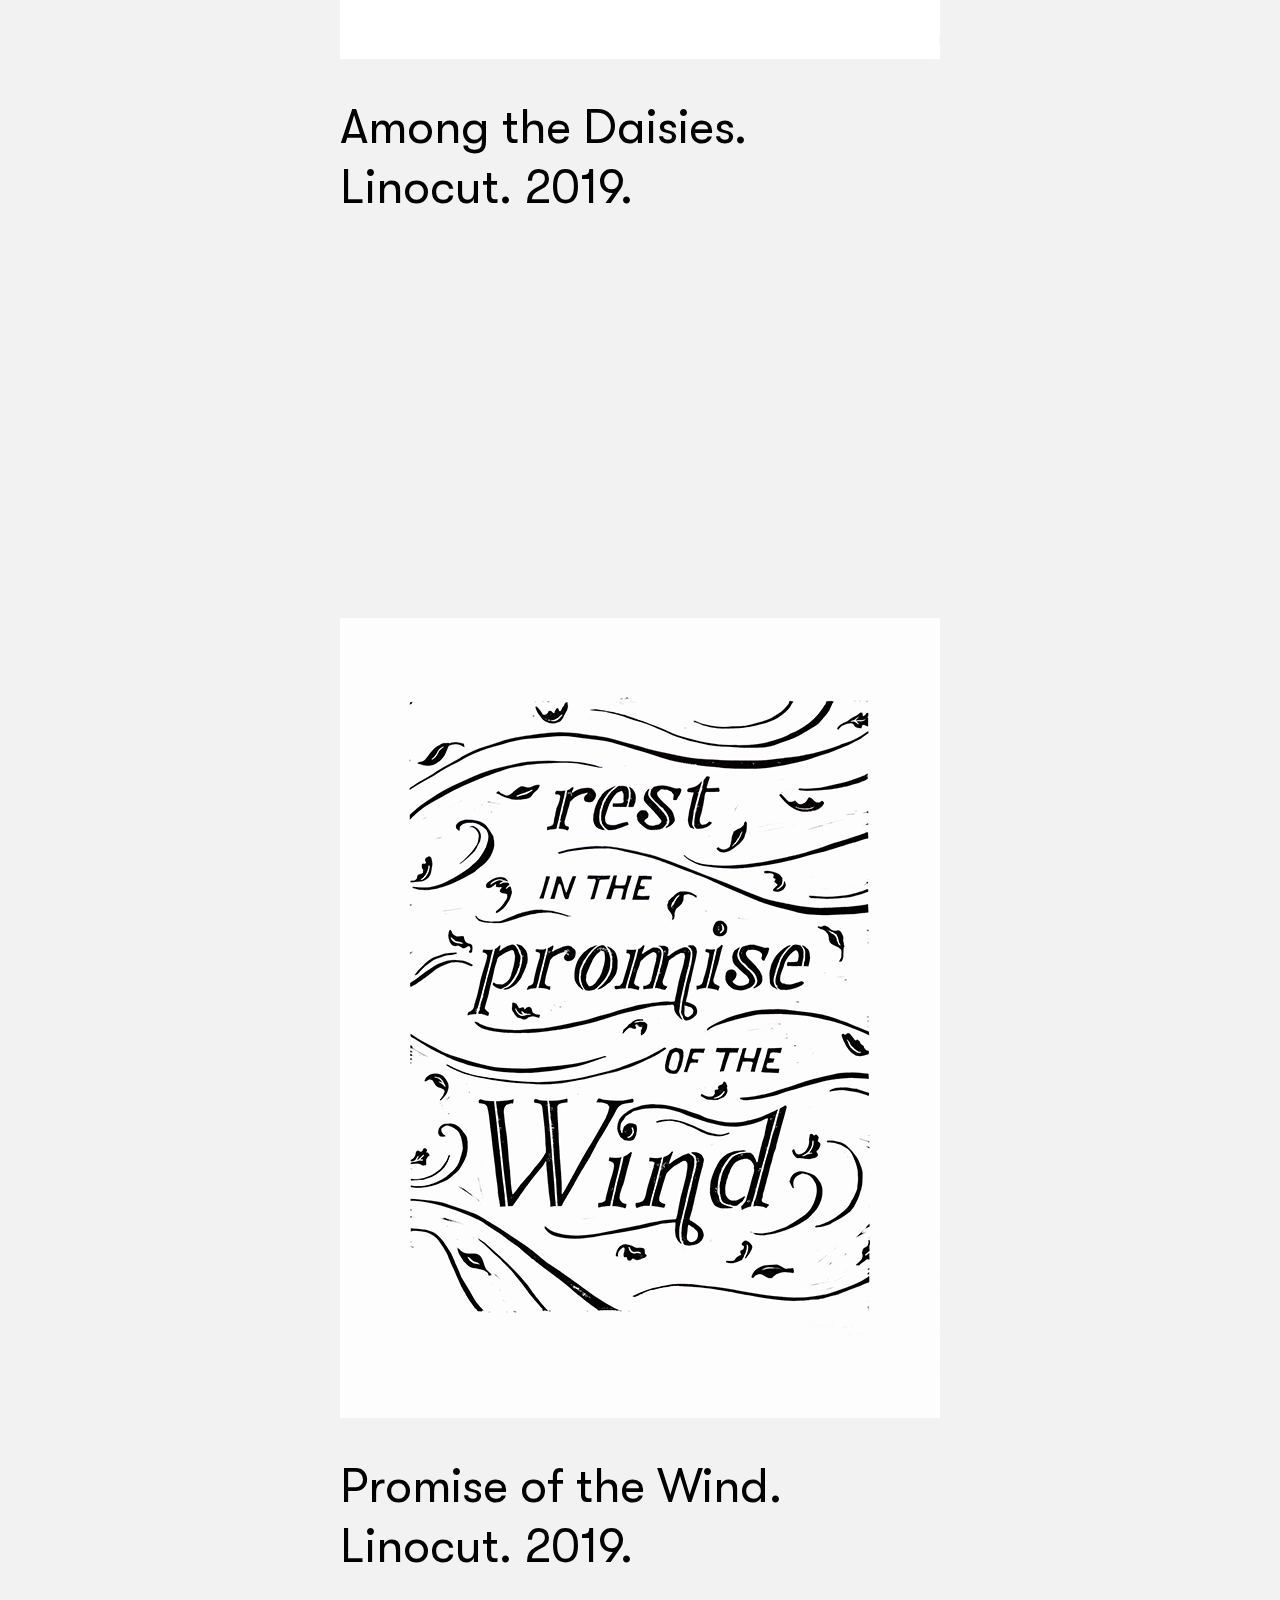
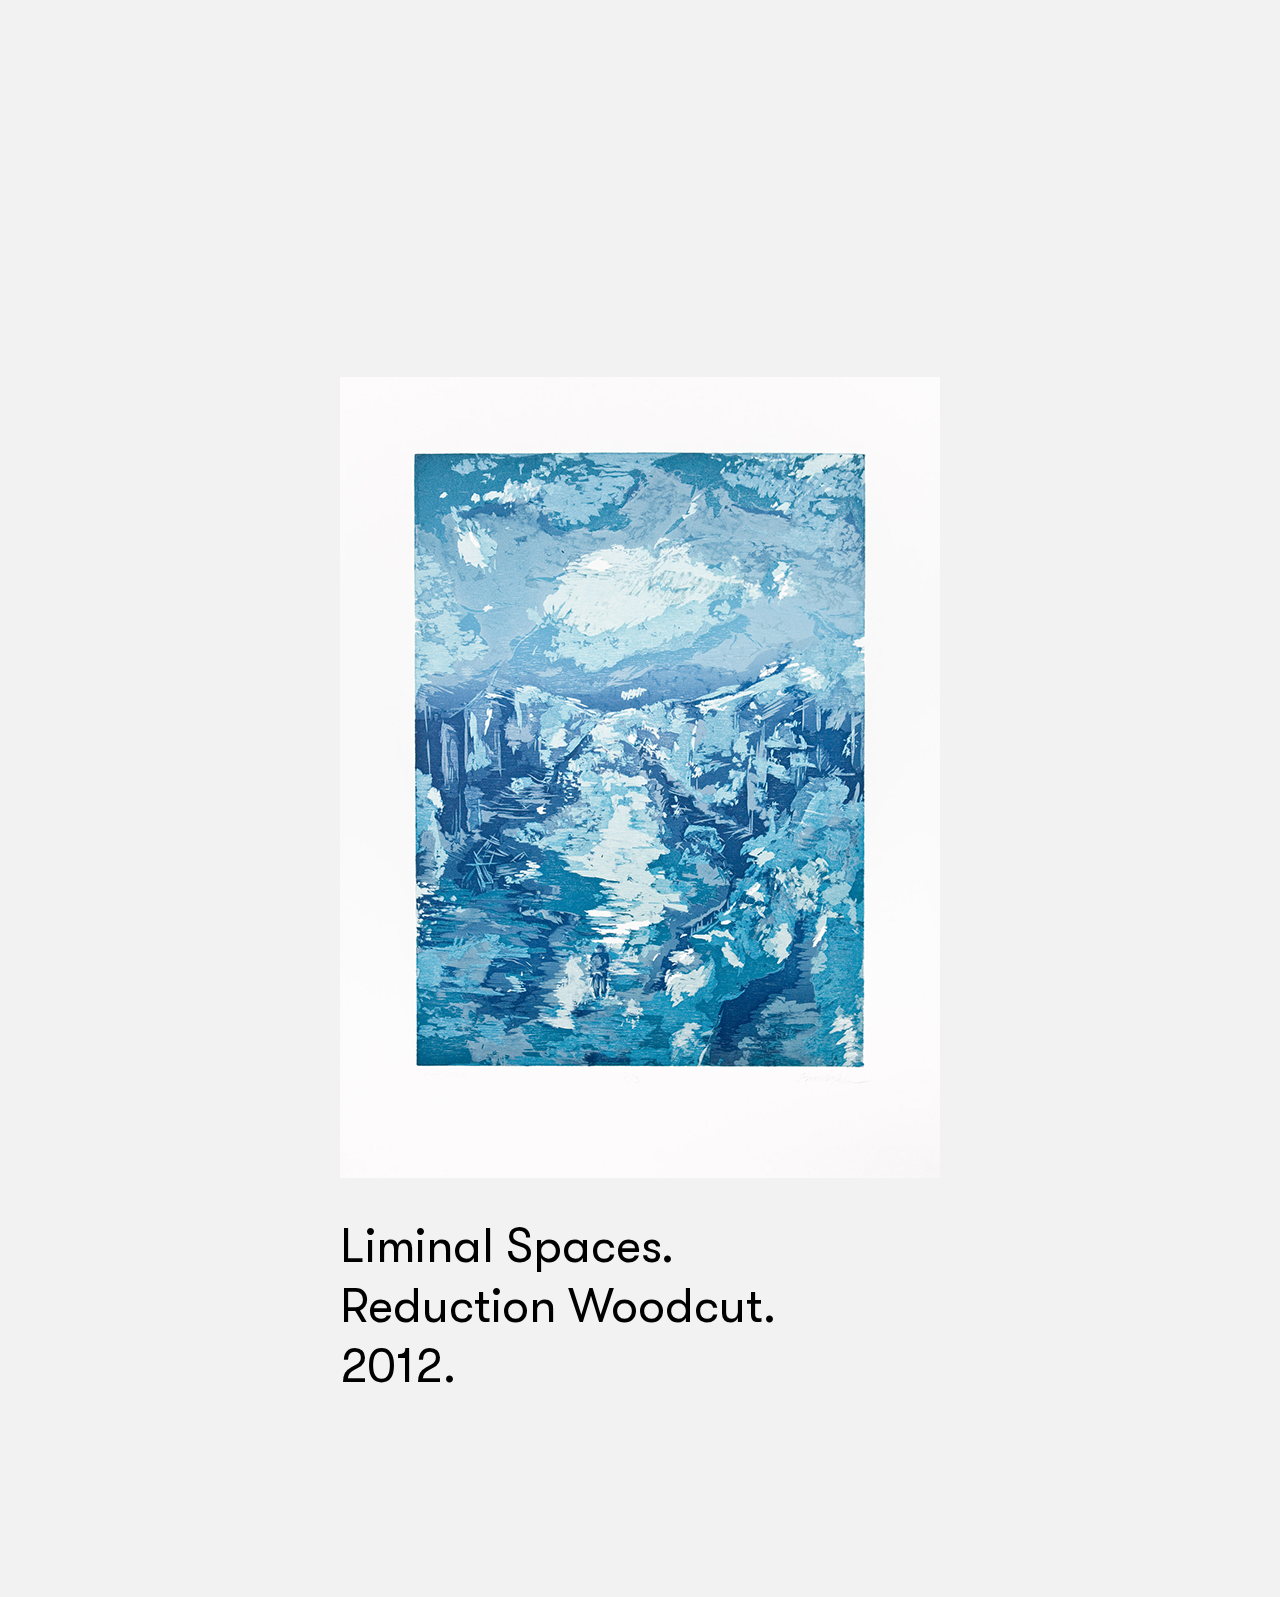
==== commit 918fe9ca: "Fix images" ====
--- a/index.html
+++ b/index.html
@@ -62,7 +62,7 @@
   
   <section>
       <figure>
-        <img src="assets/sea_framer.jpg" alt="Song of the Sea. Linocut. 2019.">
+        <img src="assets/sea_Kvdhelm_600px.jpg" srcset="assets/sea_Kvdhelm_600px.jpg, assets/sea_Kvdhelm.jpg" alt="Song of the Sea. Linocut. 2019.">
     
         <figcaption>
             Song of the Sea. Linocut. 2019.
@@ -73,7 +73,7 @@
   
   <section class="dark">
       <figure>
-        <img src="assets/daisy_framer.jpg" alt="Among the Daisies. Linocut. 2019.">
+        <img src="assets/daisy_Kvdhelm.jpg" srcset="assets/daisy_Kvdhelm_600px.jpg, assets/daisy_Kvdhelm.jpg" alt="Among the Daisies. Linocut. 2019.">
    
         <figcaption>
             Among the Daisies. Linocut. 2019.
@@ -84,7 +84,7 @@
   
   <section>
       <figure>
-        <img src="assets/wind_framer.jpg" alt="Promise of the Wind. Linocut. 2019."> 
+        <img src="assets/wind_Kvdhelm_600px.jpg"srcset="assets/wind_Kvdhelm_600px.jpg, assets/wind_Kvdhelm.jpg" alt="Promise of the Wind. Linocut. 2019."> 
       <figcaption>
             Promise of the Wind. Linocut. 2019.
          </figcaption>
@@ -94,7 +94,7 @@
   
   <section>
       <figure>
-        <img src="assets/LiminalSpaces_woodcut_Kim-vanderHelm_2012.jpg" alt="Liminal Spaces. Reduction Woodcut. 2012.">
+        <img src="assets/LiminalSpaces_woodcut_Kim-vanderHelm_2012_600px.jpg" srcset="assets/LiminalSpaces_woodcut_Kim-vanderHelm_2012_600px.jpg, assets/LiminalSpaces_woodcut_Kim-vanderHelm_2012.jpg"  alt="Liminal Spaces. Reduction Woodcut. 2012.">
       
       <figcaption>
         Liminal Spaces. Reduction Woodcut. 2012.
--- a/style.css
+++ b/style.css
@@ -45,7 +45,7 @@
     line-height: 1.25;
     margin: 100vh 0 0 0;
     
-    background-color: #ffffff;
+    background-color: #F2F2F2;
     color: #000000;
   }
   
@@ -77,7 +77,7 @@
   }
   
   header span {
-    background-color: #000000;
+    background-color: #babd63;
     width: 1em;
     height: 0.02em;
     display: inline-block;
@@ -103,9 +103,10 @@
     margin: 24px 20% 0 0;
   }
   
- /*  section img {
-    filter: grayscale(100%) brightness(125%) contrast(124%);
-  } */
+ section img {
+   /*  filter: grayscale(100%) brightness(125%) contrast(124%); */
+    z-index: 30;
+  } 
   
   svg {
     position:  fixed;
@@ -113,7 +114,7 @@
     left: 0;
     width: 100%;
     height: 100vh;
-    z-index: 0;
+    z-index: -10;
     mix-blend-mode: multiply;
     pointer-events: none;
   }
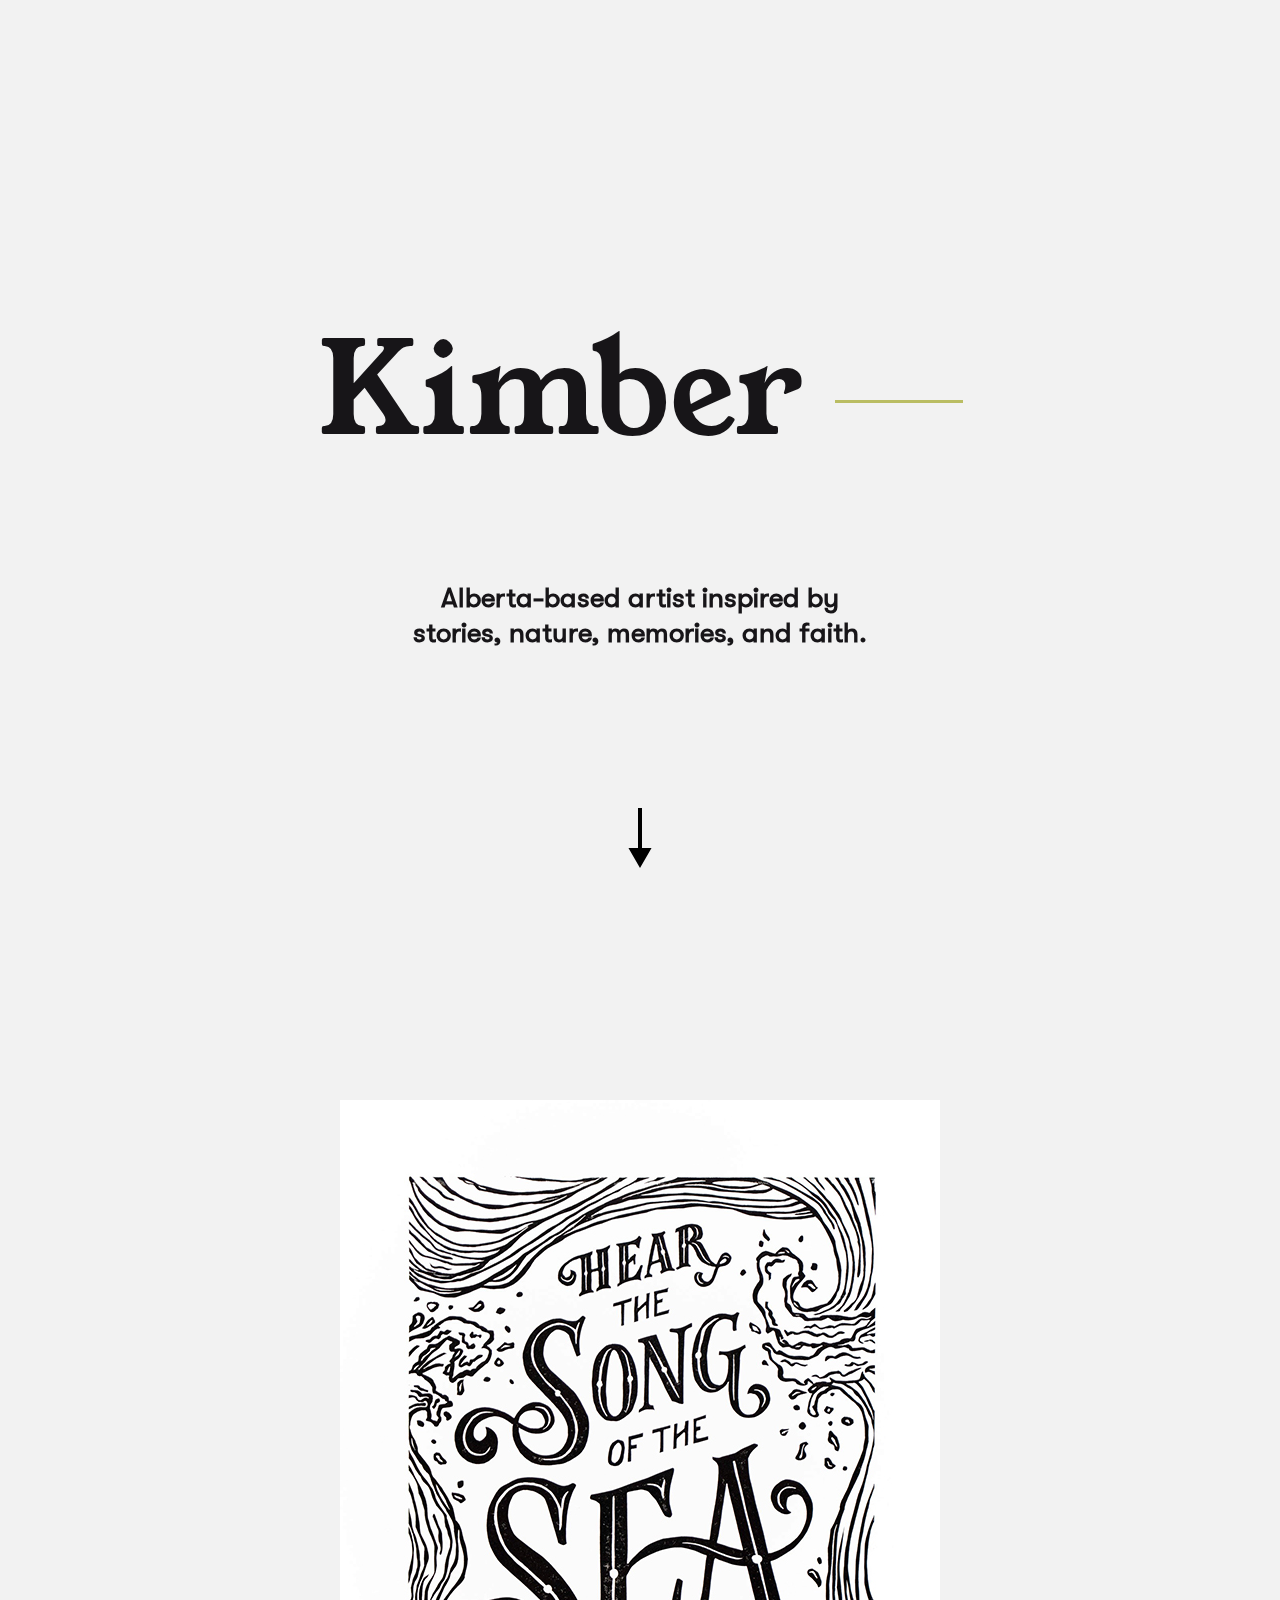
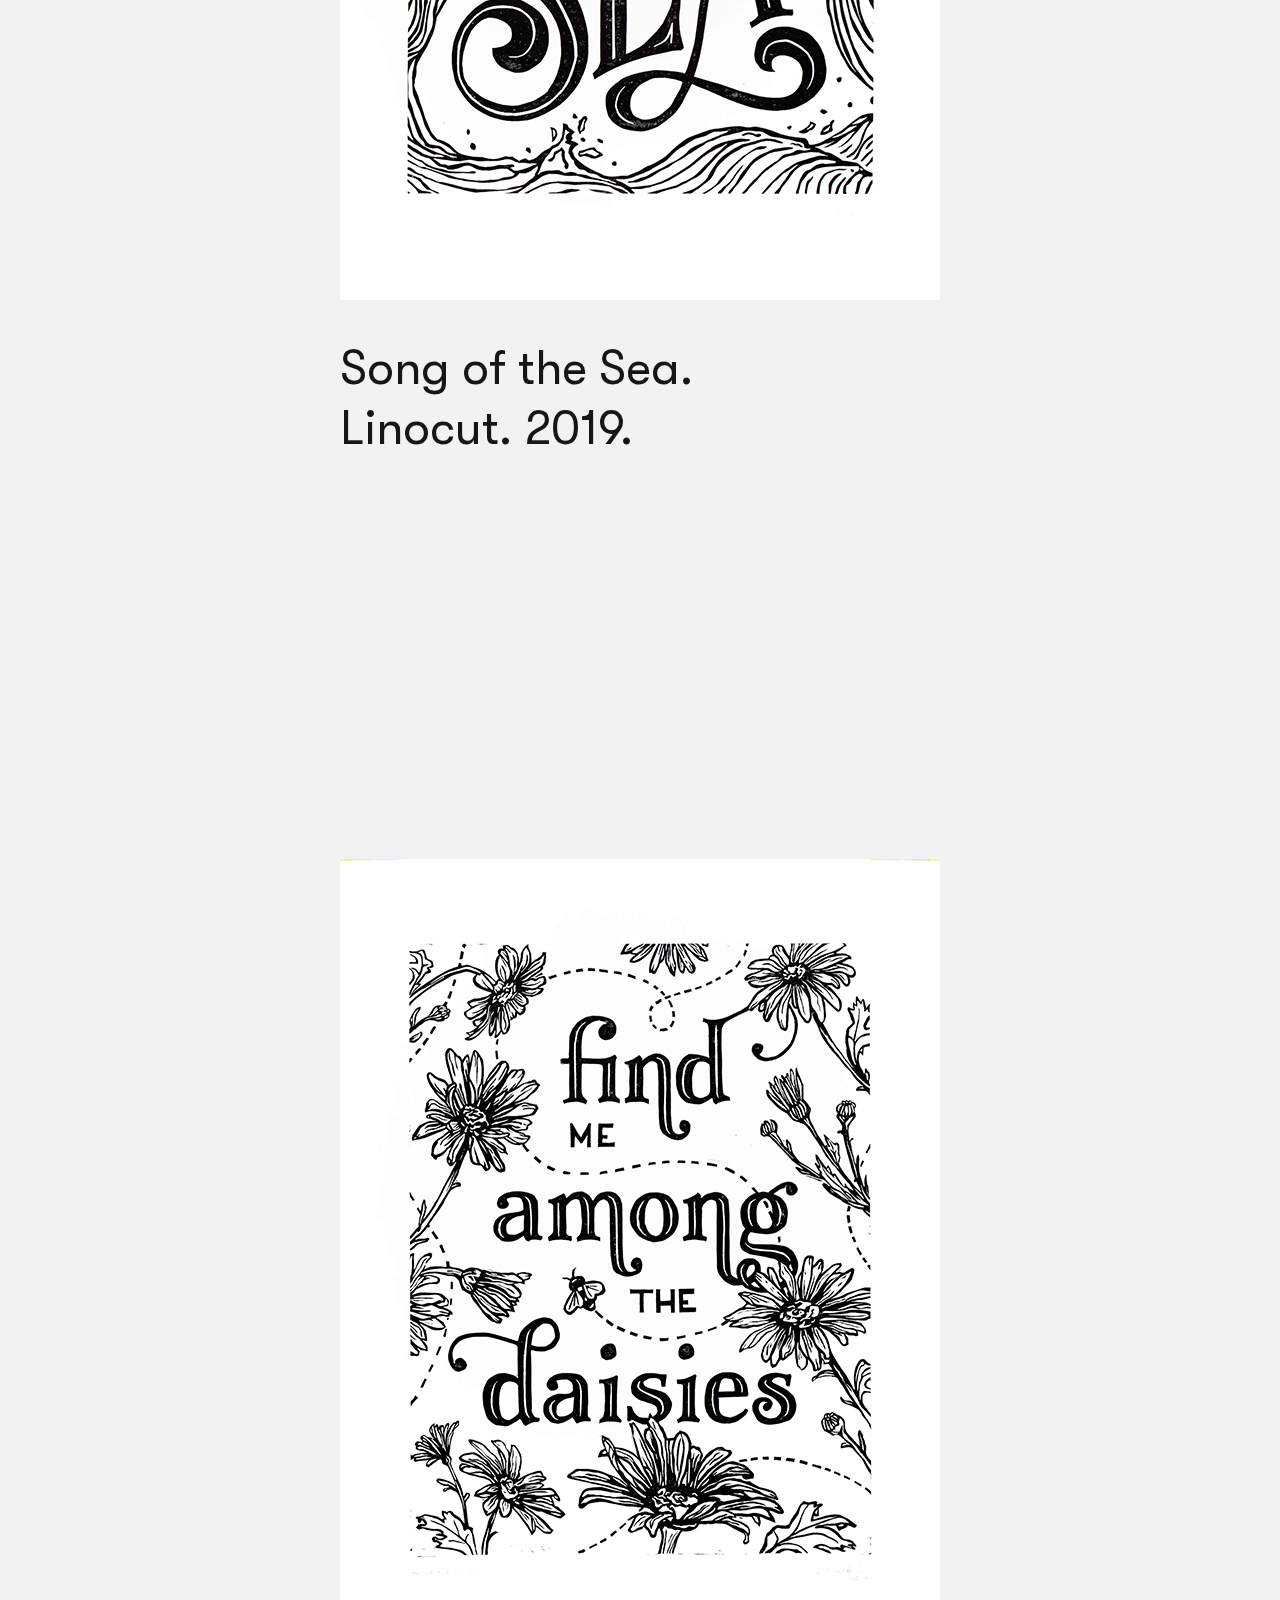
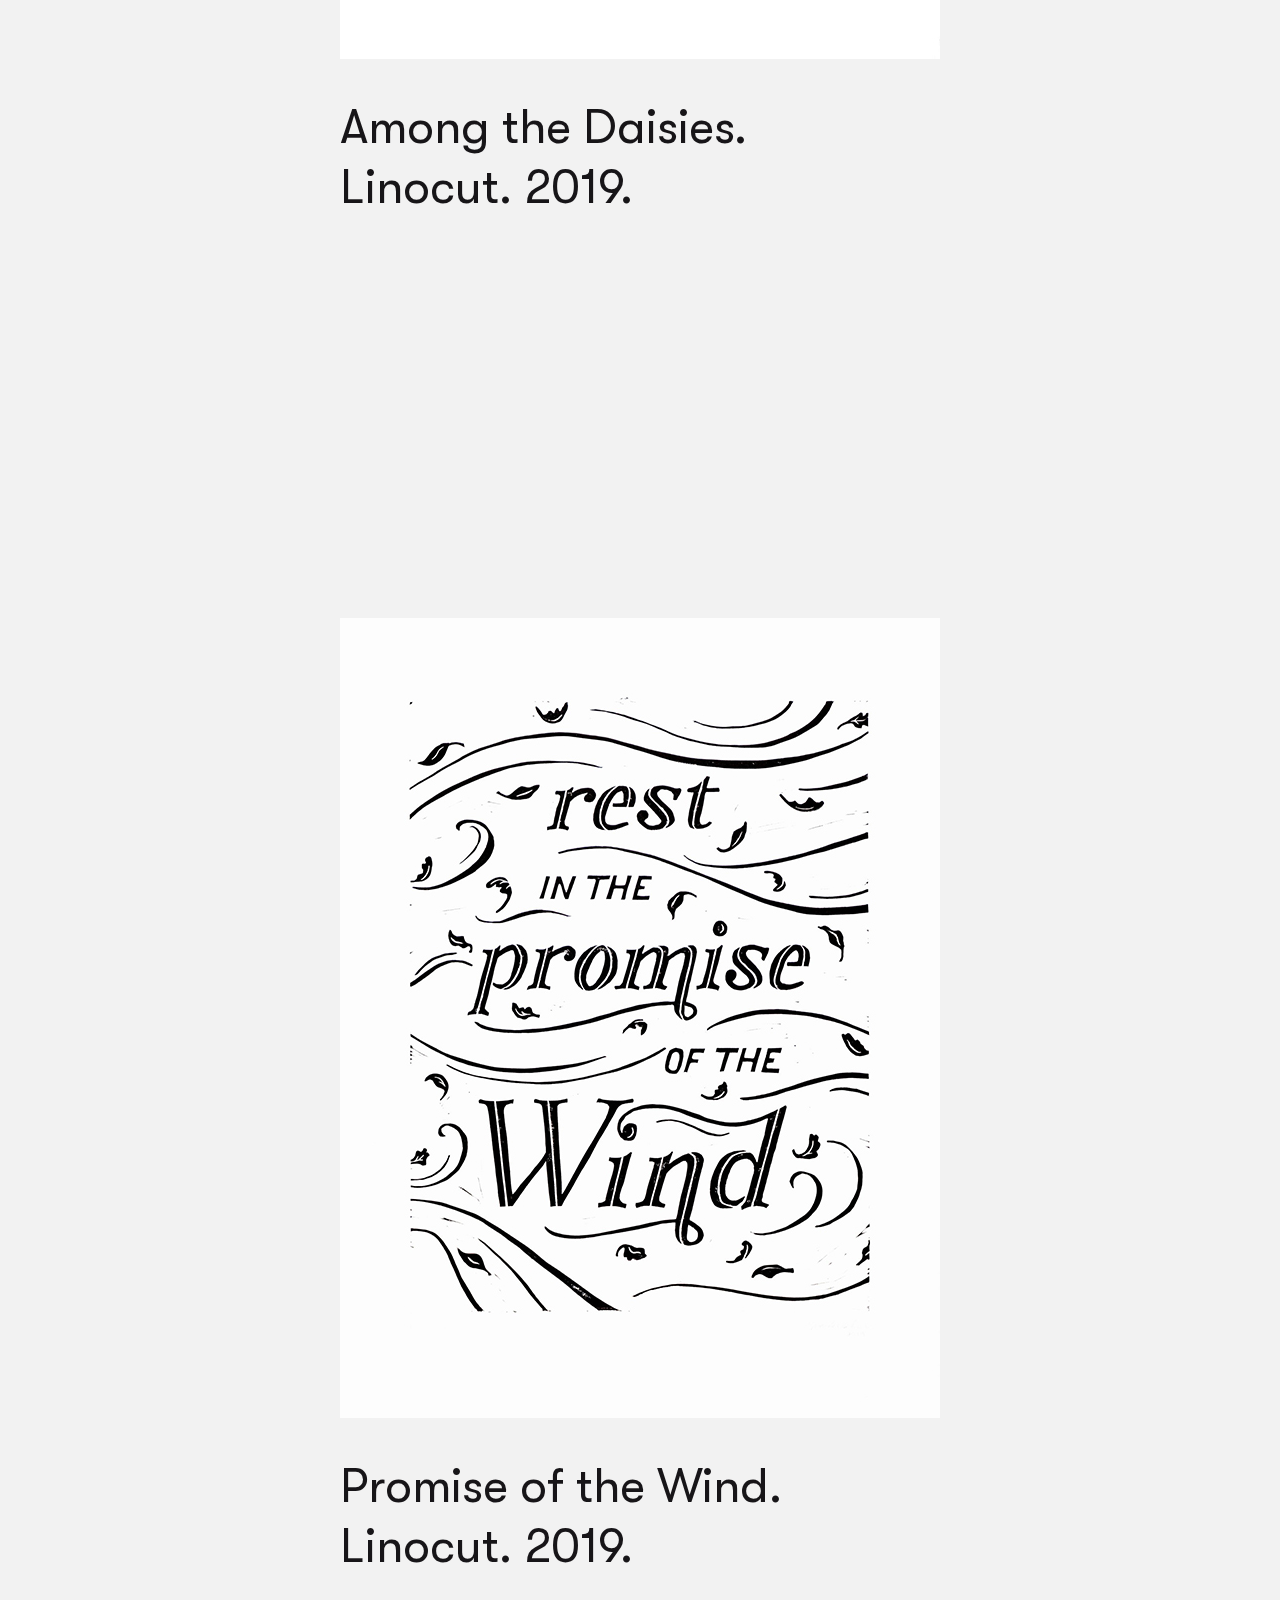
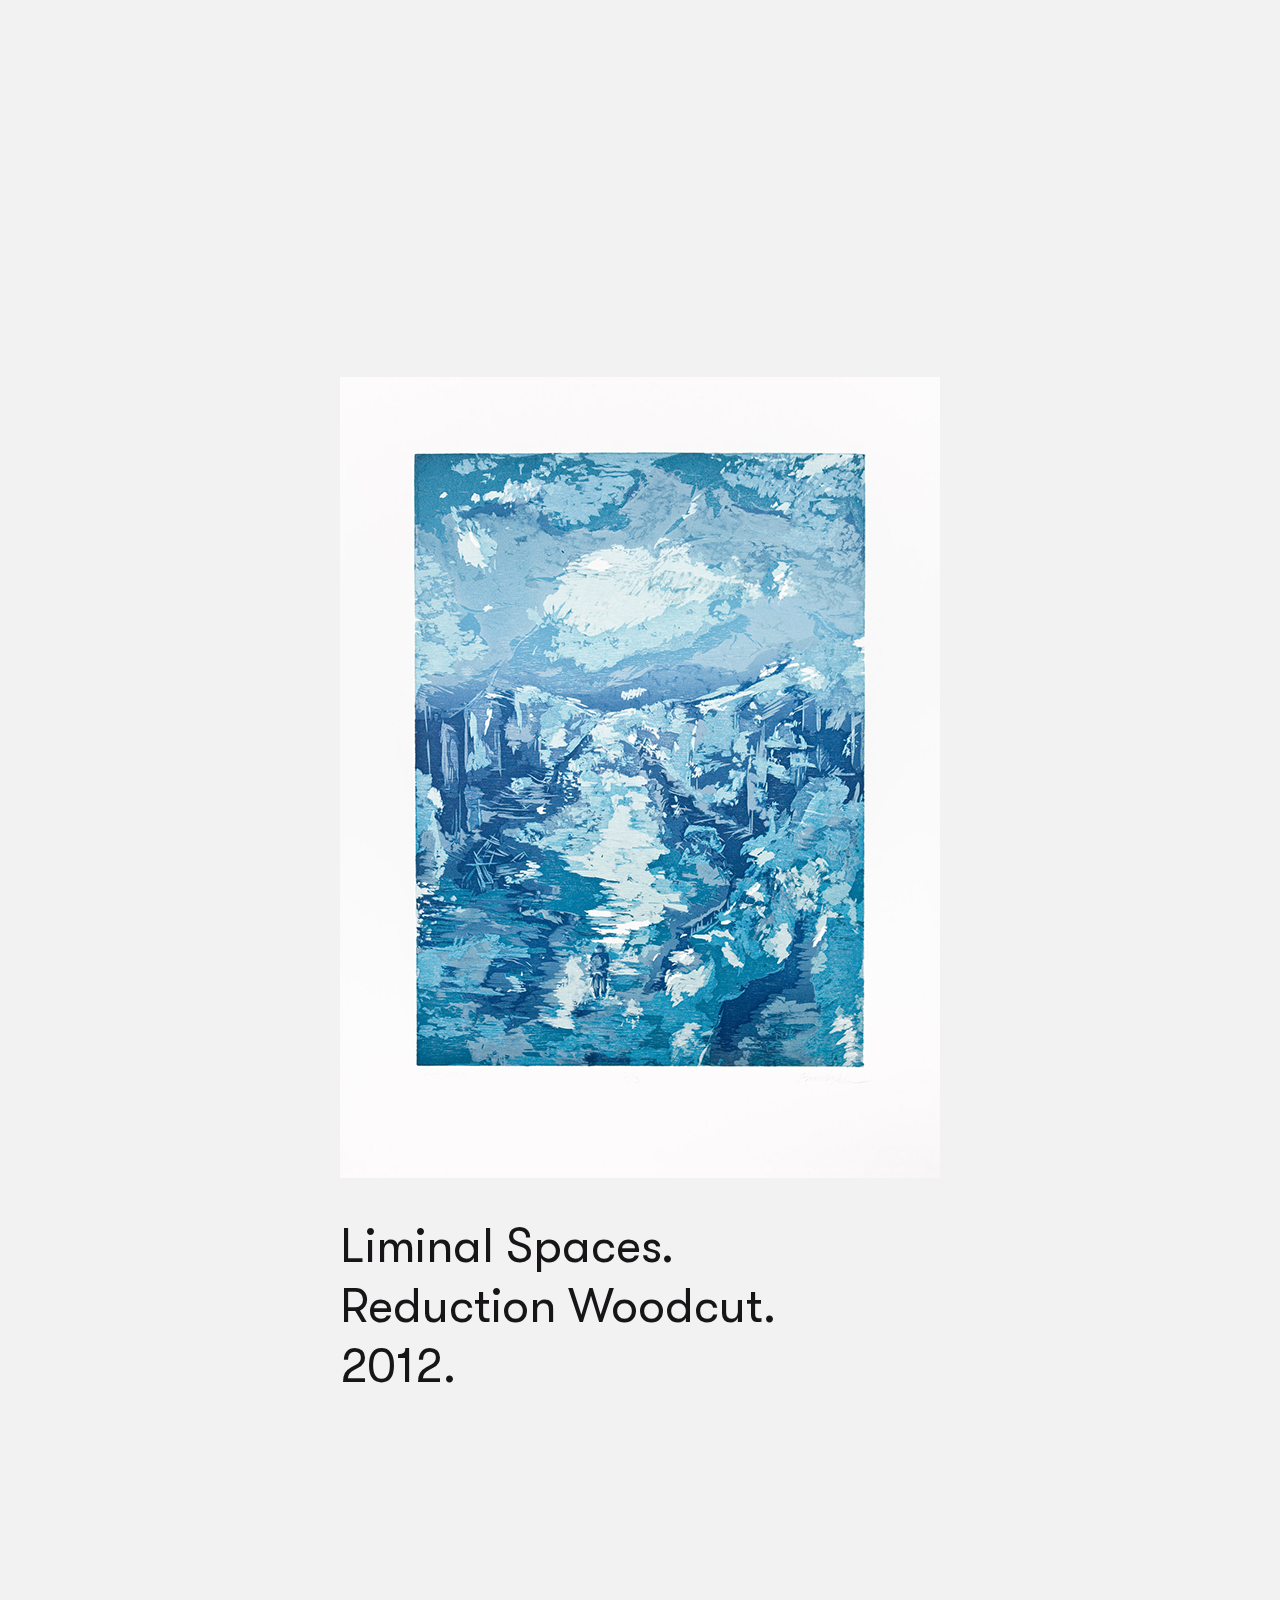
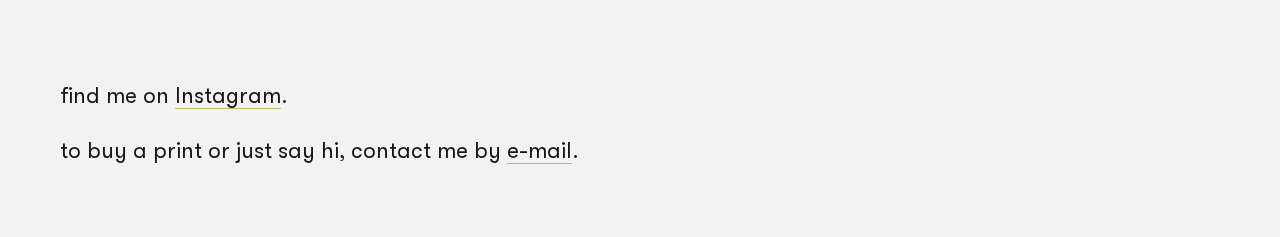
==== commit 9b3795d5: "Add footer links" ====
--- a/index.html
+++ b/index.html
@@ -4,7 +4,7 @@
         <meta charset="utf-8">
 		<meta http-equiv="X-UA-Compatible" content="IE=edge">
 		<meta name="viewport" content="width=device-width, initial-scale=1">
-		<title>Kimber creates</title>
+		<title>Art of Kimber</title>
 		<link rel="stylesheet" href="style.css">
     </head>
 
@@ -12,28 +12,28 @@
 <svg viewBox="0 0 1000 1000" preserveAspectRatio="xMidYMid slice">
     <g class="blob">
         <g transform="translate(1100, 1100)" >
-          <path d="M1520 5.54028C1520 611.807 978.5 1231 372.4 1231C-233.699 1231 -1520 741.425 -1520 -179.57C-1520 -1100.56 -1076.16 -1226 422.56 -1226C1028.66 -1226 1520 -600.727 1520 5.54028Z" fill="#f9868d"/>
+          <path d="M1520 5.54028C1520 611.807 978.5 1231 372.4 1231C-233.699 1231 -1520 741.425 -1520 -179.57C-1520 -1100.56 -1076.16 -1226 422.56 -1226C1028.66 -1226 1520 -600.727 1520 5.54028Z" fill="#babd63"/>
         </g>
       <g transform="translate(-100, -100)">
-         <path d="M1587 162.445C1587 983.187 246.697 1418 -325.068 1418C-896.834 1418 -1586 805.612 -1586 233.156C-1586 -339.3 -907.302 -2028.08 -109.745 -1187.97C627.265 -334.57 1587 -1079.51 1587 162.445Z" fill="#f9868d"/>
+         <path d="M1587 162.445C1587 983.187 246.697 1418 -325.068 1418C-896.834 1418 -1586 805.612 -1586 233.156C-1586 -339.3 -907.302 -2028.08 -109.745 -1187.97C627.265 -334.57 1587 -1079.51 1587 162.445Z" fill="#babd63"/>
       </g>
     </g>
     
     <g class="blob">
       <g transform="translate(-100, -100)">
-           <path d="M1587 162.445C1587 983.187 246.697 1418 -325.068 1418C-896.834 1418 -1586 805.612 -1586 233.156C-1586 -339.3 -907.302 -2028.08 -109.745 -1187.97C627.265 -334.57 1587 -1079.51 1587 162.445Z" fill="#8652ff"/>
+           <path d="M1587 162.445C1587 983.187 246.697 1418 -325.068 1418C-896.834 1418 -1586 805.612 -1586 233.156C-1586 -339.3 -907.302 -2028.08 -109.745 -1187.97C627.265 -334.57 1587 -1079.51 1587 162.445Z" fill="#d3c7f3"/>
       </g>
       <g transform="translate(800, 1100)">
-          <path d="M1587 162.445C1587 983.187 246.697 1418 -325.068 1418C-896.834 1418 -1586 805.612 -1586 233.156C-1586 -339.3 -907.302 -2028.08 -109.745 -1187.97C627.265 -334.57 1587 -1079.51 1587 162.445Z" fill="#8652ff"/>
+          <path d="M1587 162.445C1587 983.187 246.697 1418 -325.068 1418C-896.834 1418 -1586 805.612 -1586 233.156C-1586 -339.3 -907.302 -2028.08 -109.745 -1187.97C627.265 -334.57 1587 -1079.51 1587 162.445Z" fill="#d3c7f3"/>
       </g>
     </g>
     
     <g class="blob">
       <g transform="translate(1100, 1100)">
-              <path d="M1520 5.54028C1520 611.807 978.5 1231 372.4 1231C-233.699 1231 -1520 741.425 -1520 -179.57C-1520 -1100.56 -1076.16 -1226 422.56 -1226C1028.66 -1226 1520 -600.727 1520 5.54028Z" fill="#ff4141"/>
+              <path d="M1520 5.54028C1520 611.807 978.5 1231 372.4 1231C-233.699 1231 -1520 741.425 -1520 -179.57C-1520 -1100.56 -1076.16 -1226 422.56 -1226C1028.66 -1226 1520 -600.727 1520 5.54028Z" fill="#FF9696"/>
       </g>
         <g transform="translate(-100, -100)">
-          <path d="M1520 5.54028C1520 611.807 978.5 1231 372.4 1231C-233.699 1231 -1520 741.425 -1520 -179.57C-1520 -1100.56 -1076.16 -1226 422.56 -1226C1028.66 -1226 1520 -600.727 1520 5.54028Z" fill="#ff4141"/>
+          <path d="M1520 5.54028C1520 611.807 978.5 1231 372.4 1231C-233.699 1231 -1520 741.425 -1520 -179.57C-1520 -1100.56 -1076.16 -1226 422.56 -1226C1028.66 -1226 1520 -600.727 1520 5.54028Z" fill="#FF9696"/>
       </g>
     </g>
     
@@ -104,6 +104,12 @@
   
   
   <script src="interactions.js"></script>
+
+  <footer>
+    <p>find me on <a href="instagram.com/kimberillo">Instagram</a>.</p>
+    <p>to buy a print or just say hi, contact me by <a href="mail-to:kimberillo.com">e-mail</a>.</p>
+  </footer>
+
 </body>
 
 </html>--- a/style.css
+++ b/style.css
@@ -46,7 +46,7 @@
     margin: 100vh 0 0 0;
     
     background-color: #F2F2F2;
-    color: #000000;
+    color: #171518;
   }
   
   header {
@@ -90,9 +90,9 @@
     padding: 200px;
   }
   
-  section.dark {
+/*   section.dark {
   
-  }
+  } */
   
   figure {
     max-width: 600px;
@@ -148,6 +148,26 @@
     color:#babd63;
   }
   
+  a {
+    text-decoration: none;
+    color: #171518;
+    border-bottom: 0.02em solid #babd63;
+  }
+
+  a:hover {
+    border-bottom: 0.04em solid #FF9696;
+  }
+
+  footer {
+    width: 100%;
+    padding: 60px;
+  }
+
+  footer p {
+    font-size: 22px;
+    line-height: 1.5;
+    margin-bottom: 10px;
+  }
   
   
   
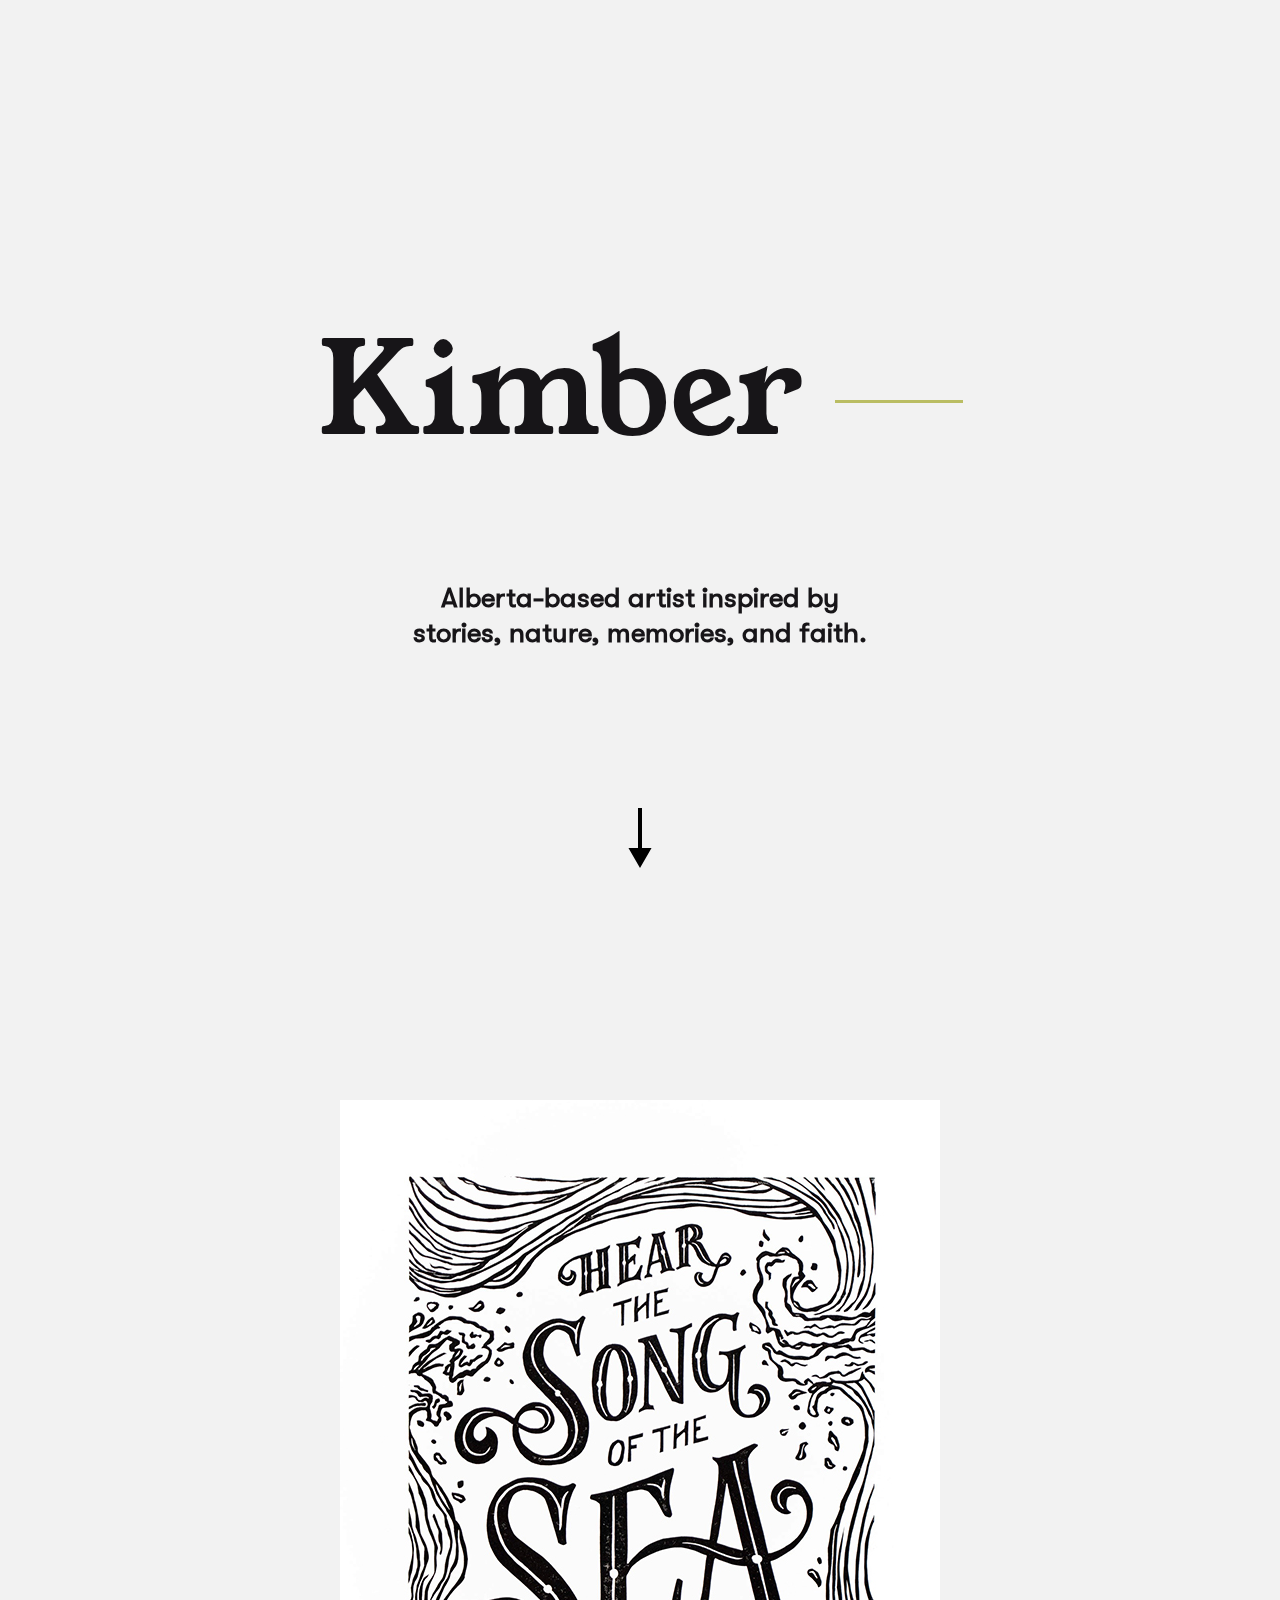
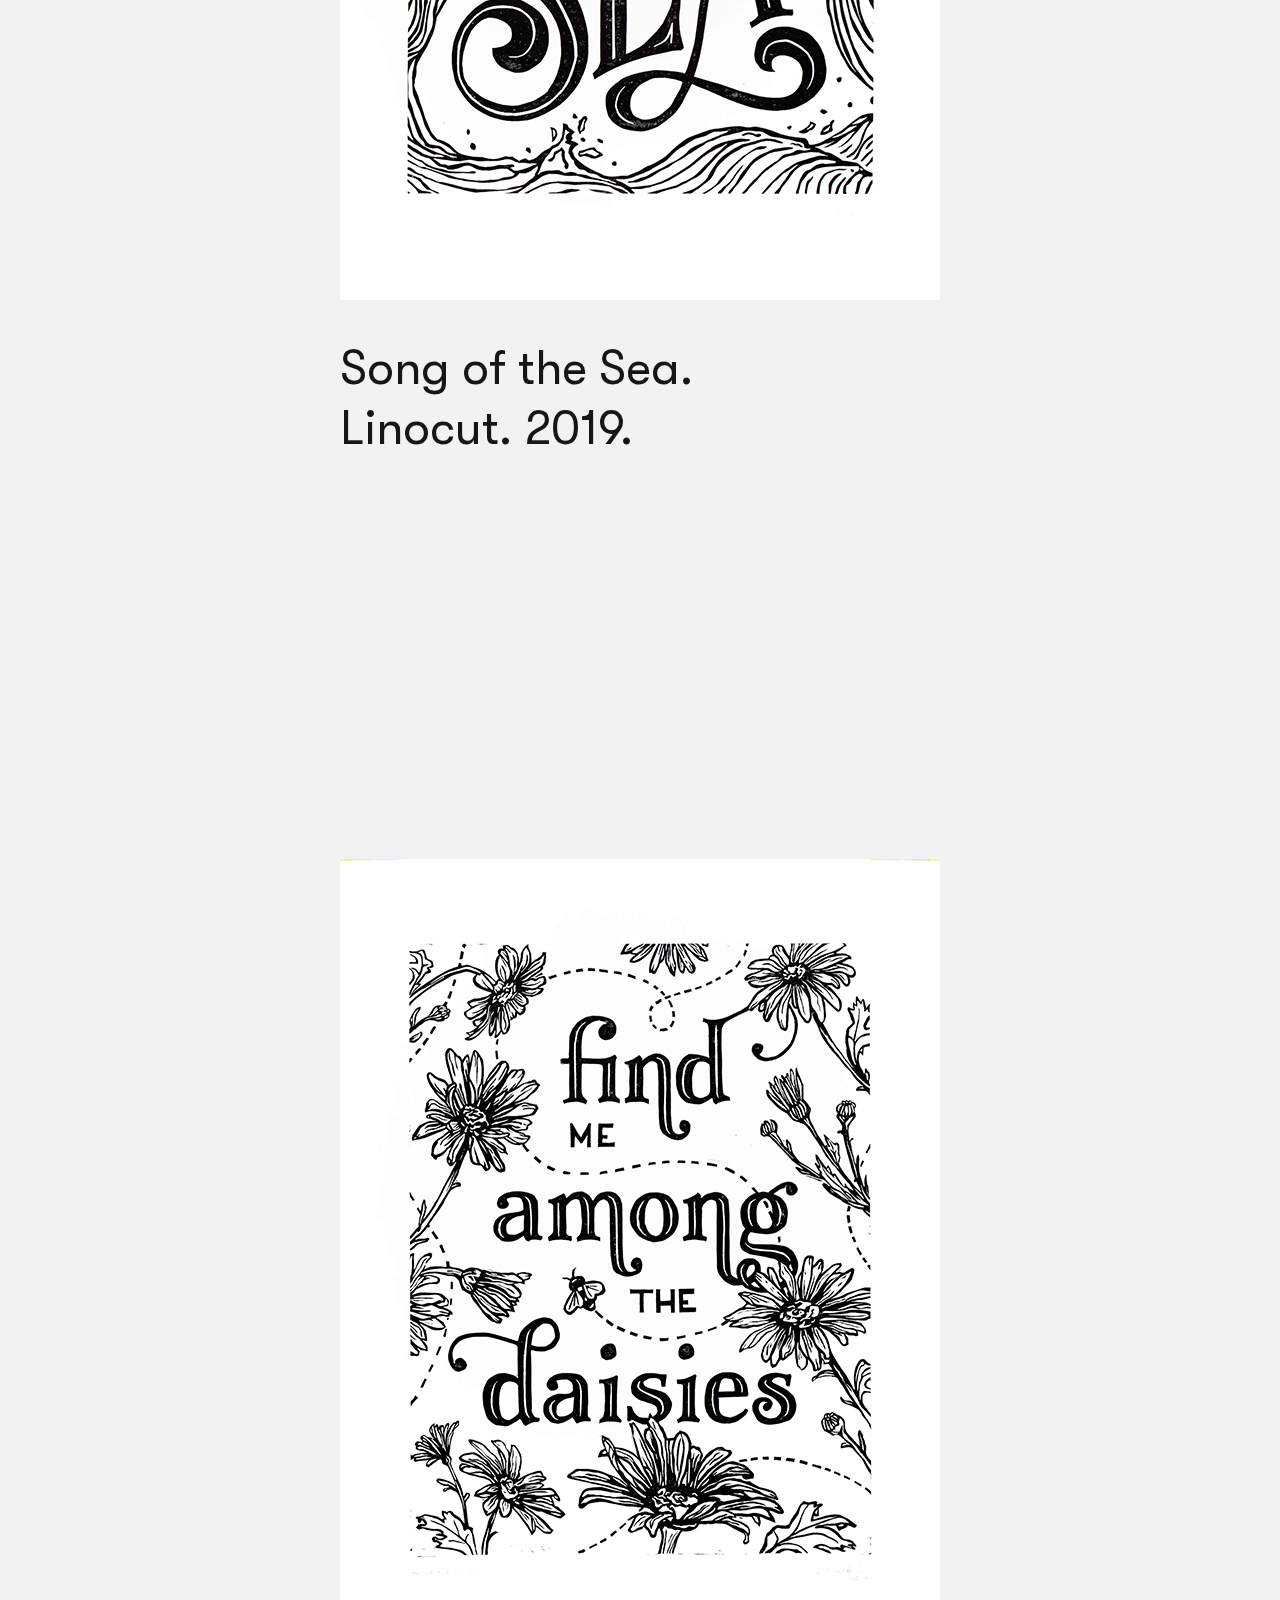
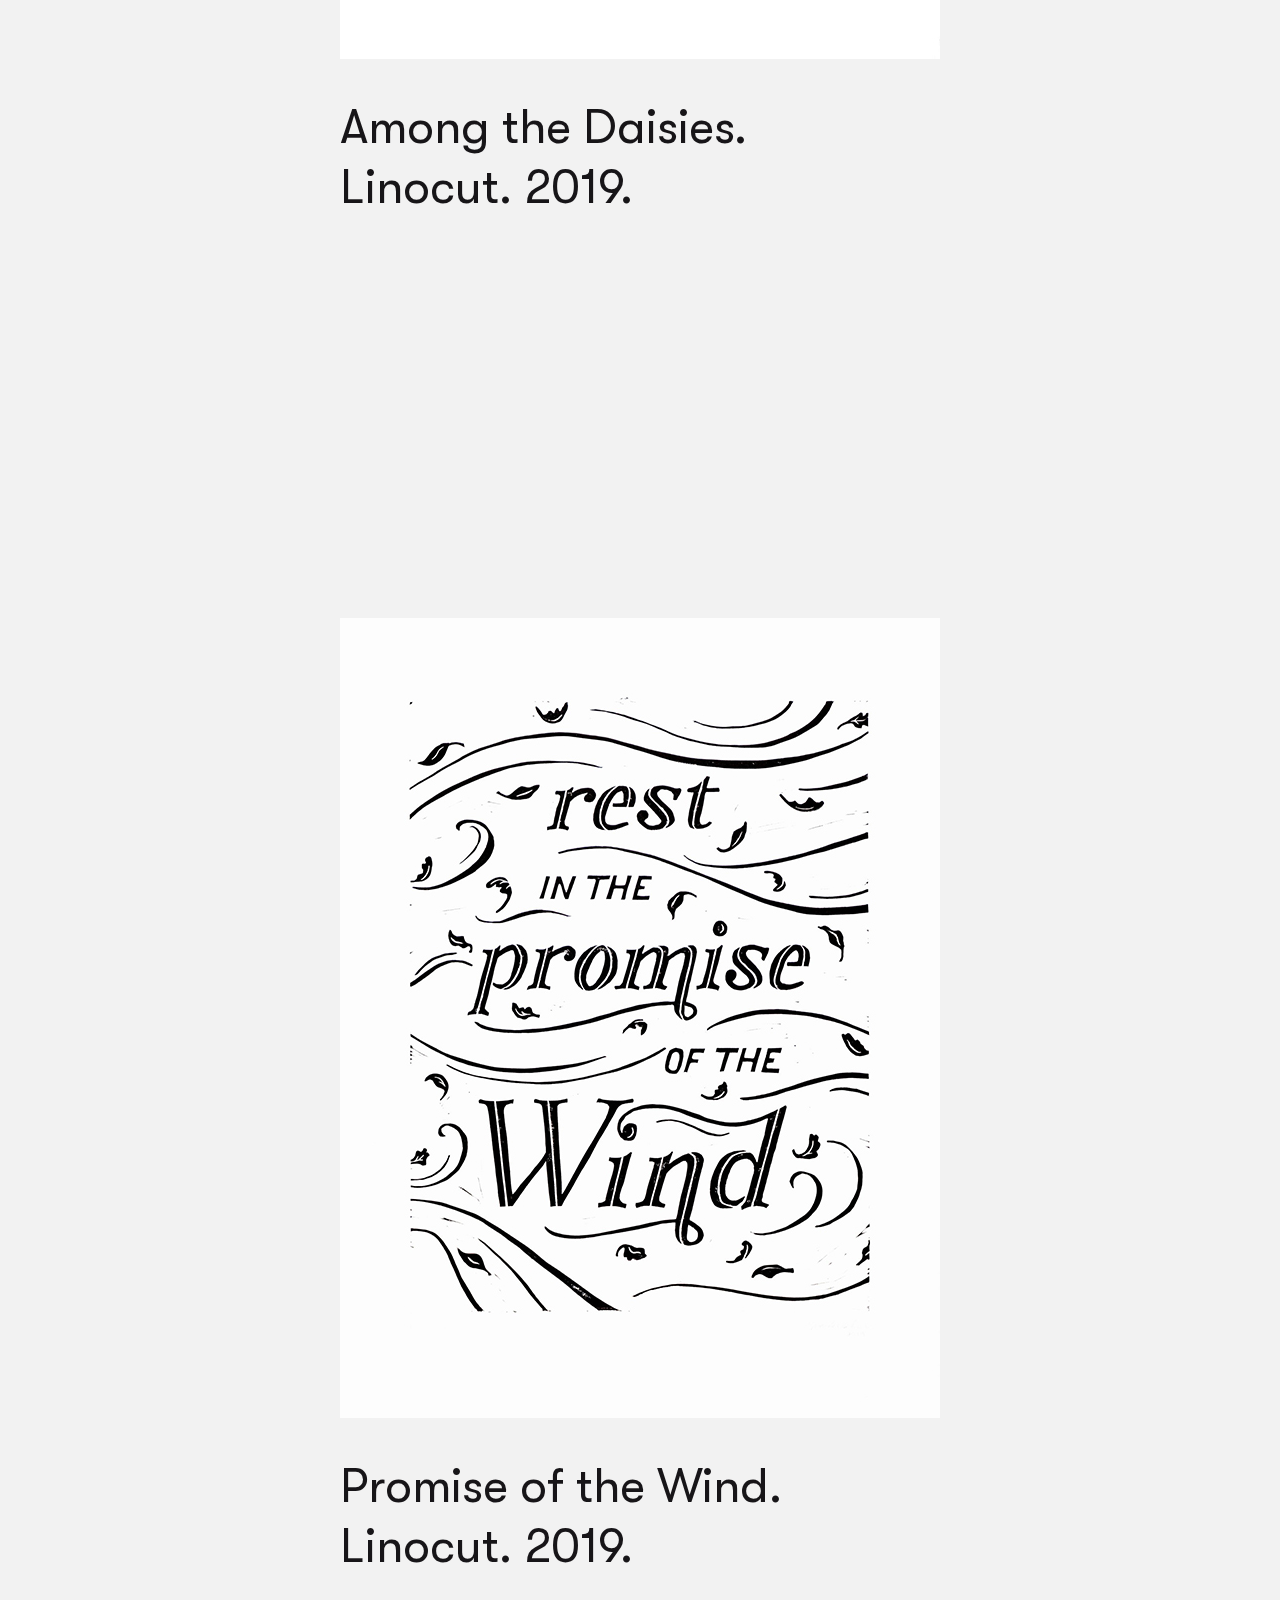
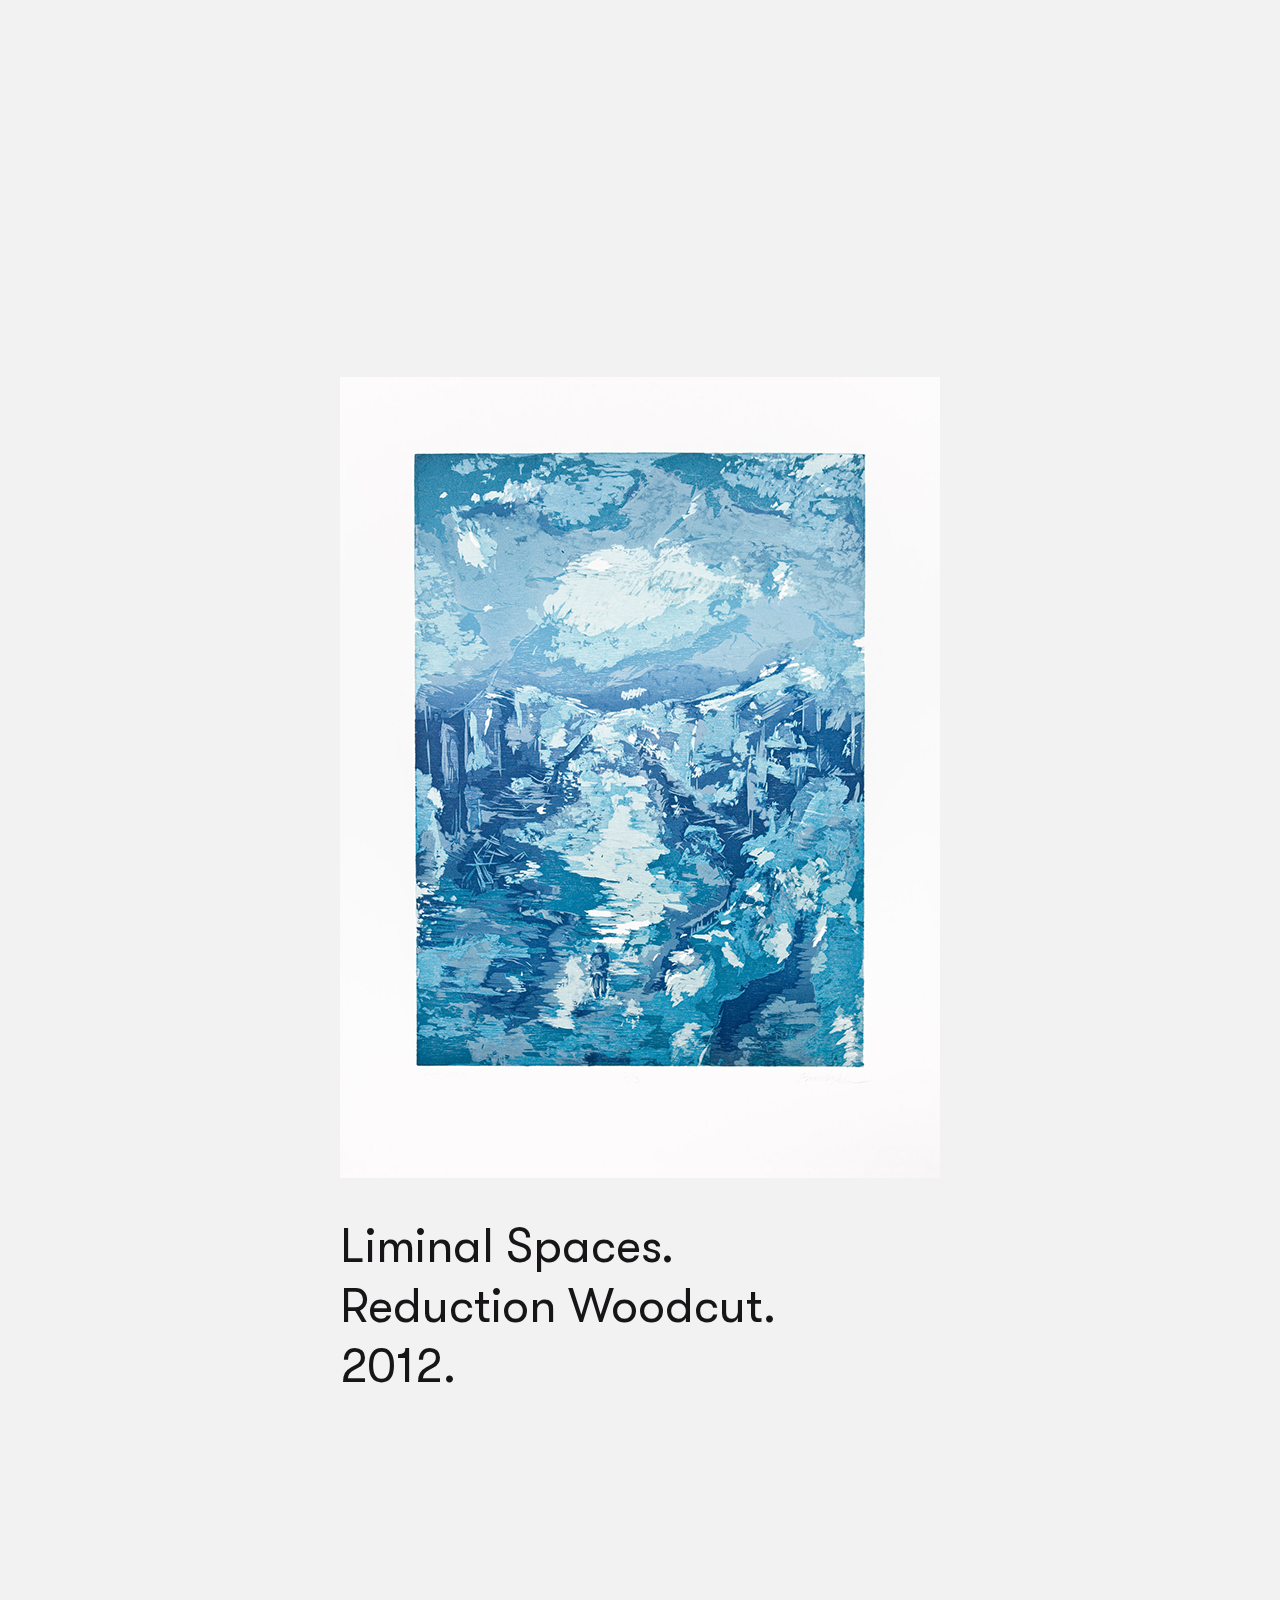
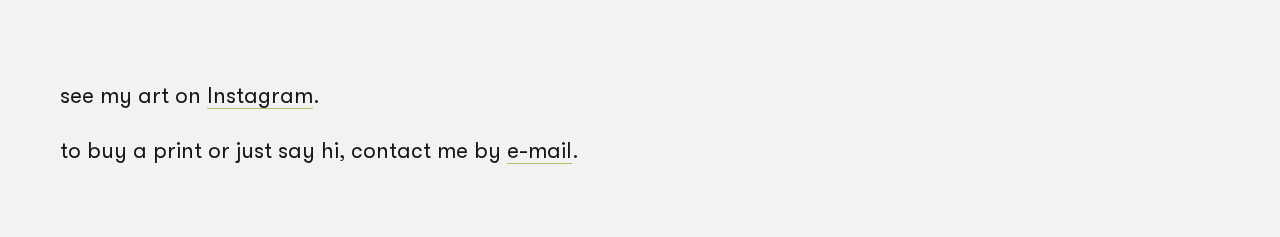
==== commit 78558fd1: "Update footer content" ====
--- a/index.html
+++ b/index.html
@@ -106,8 +106,8 @@
   <script src="interactions.js"></script>
 
   <footer>
-    <p>find me on <a href="instagram.com/kimberillo">Instagram</a>.</p>
-    <p>to buy a print or just say hi, contact me by <a href="mail-to:kimberillo.com">e-mail</a>.</p>
+    <p>see my art on <a href="https://instagram.com/kimberillo">Instagram</a>.</p>
+    <p>to buy a print or just say hi, contact me by <a href="mailto:kim@kimberillo.com">e-mail</a>.</p>
   </footer>
 
 </body>
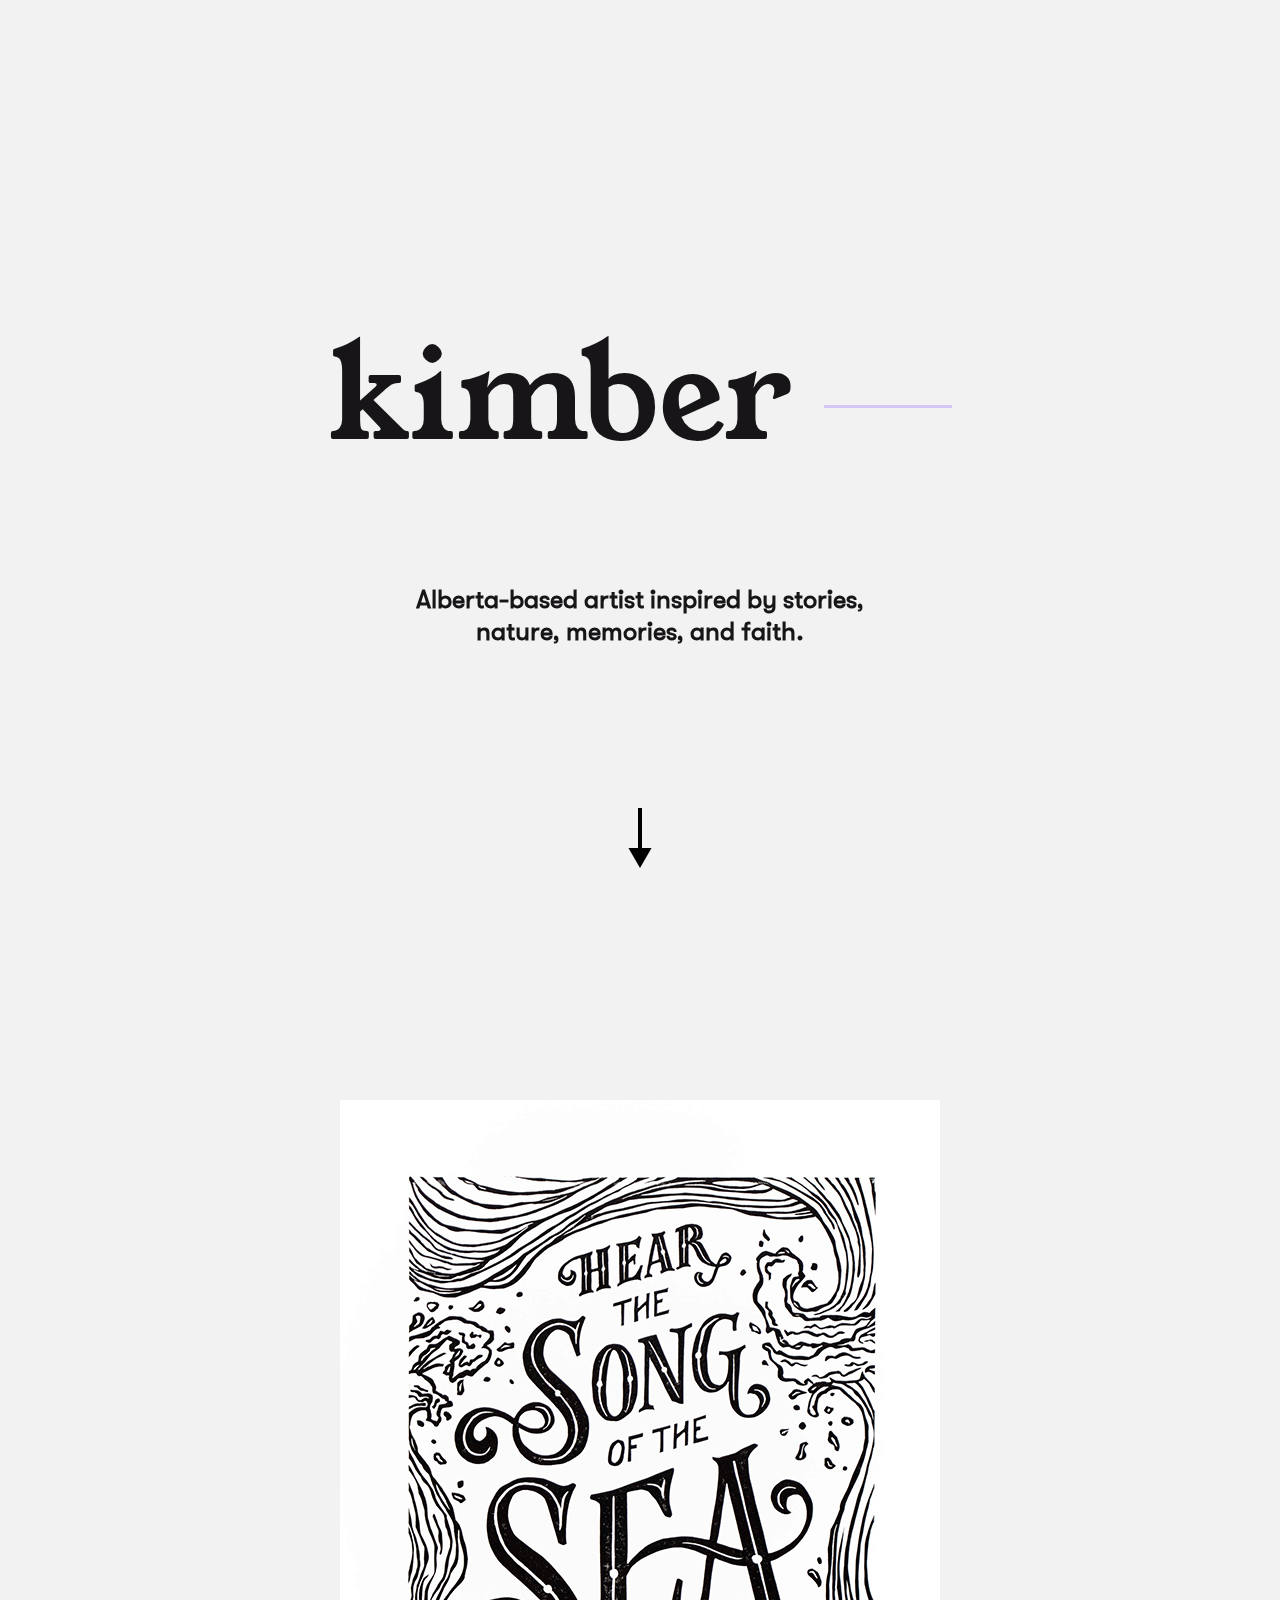
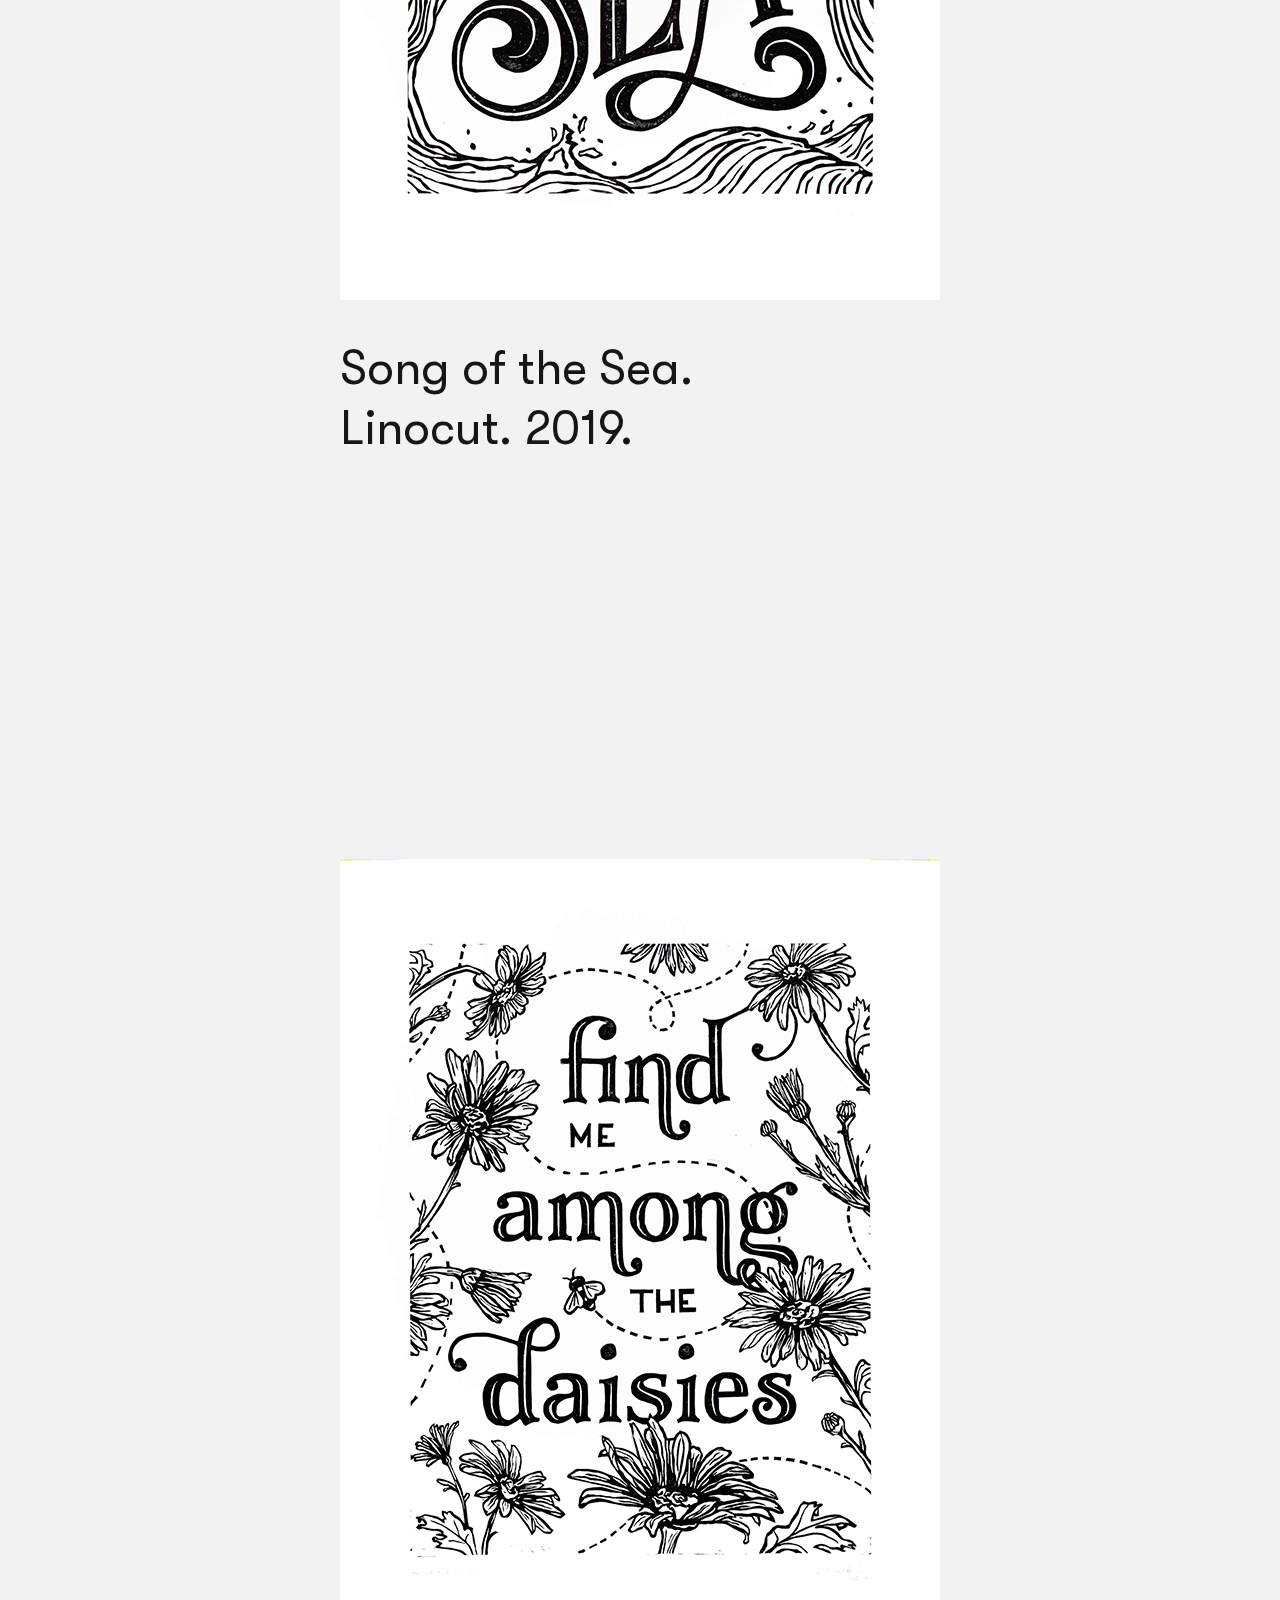
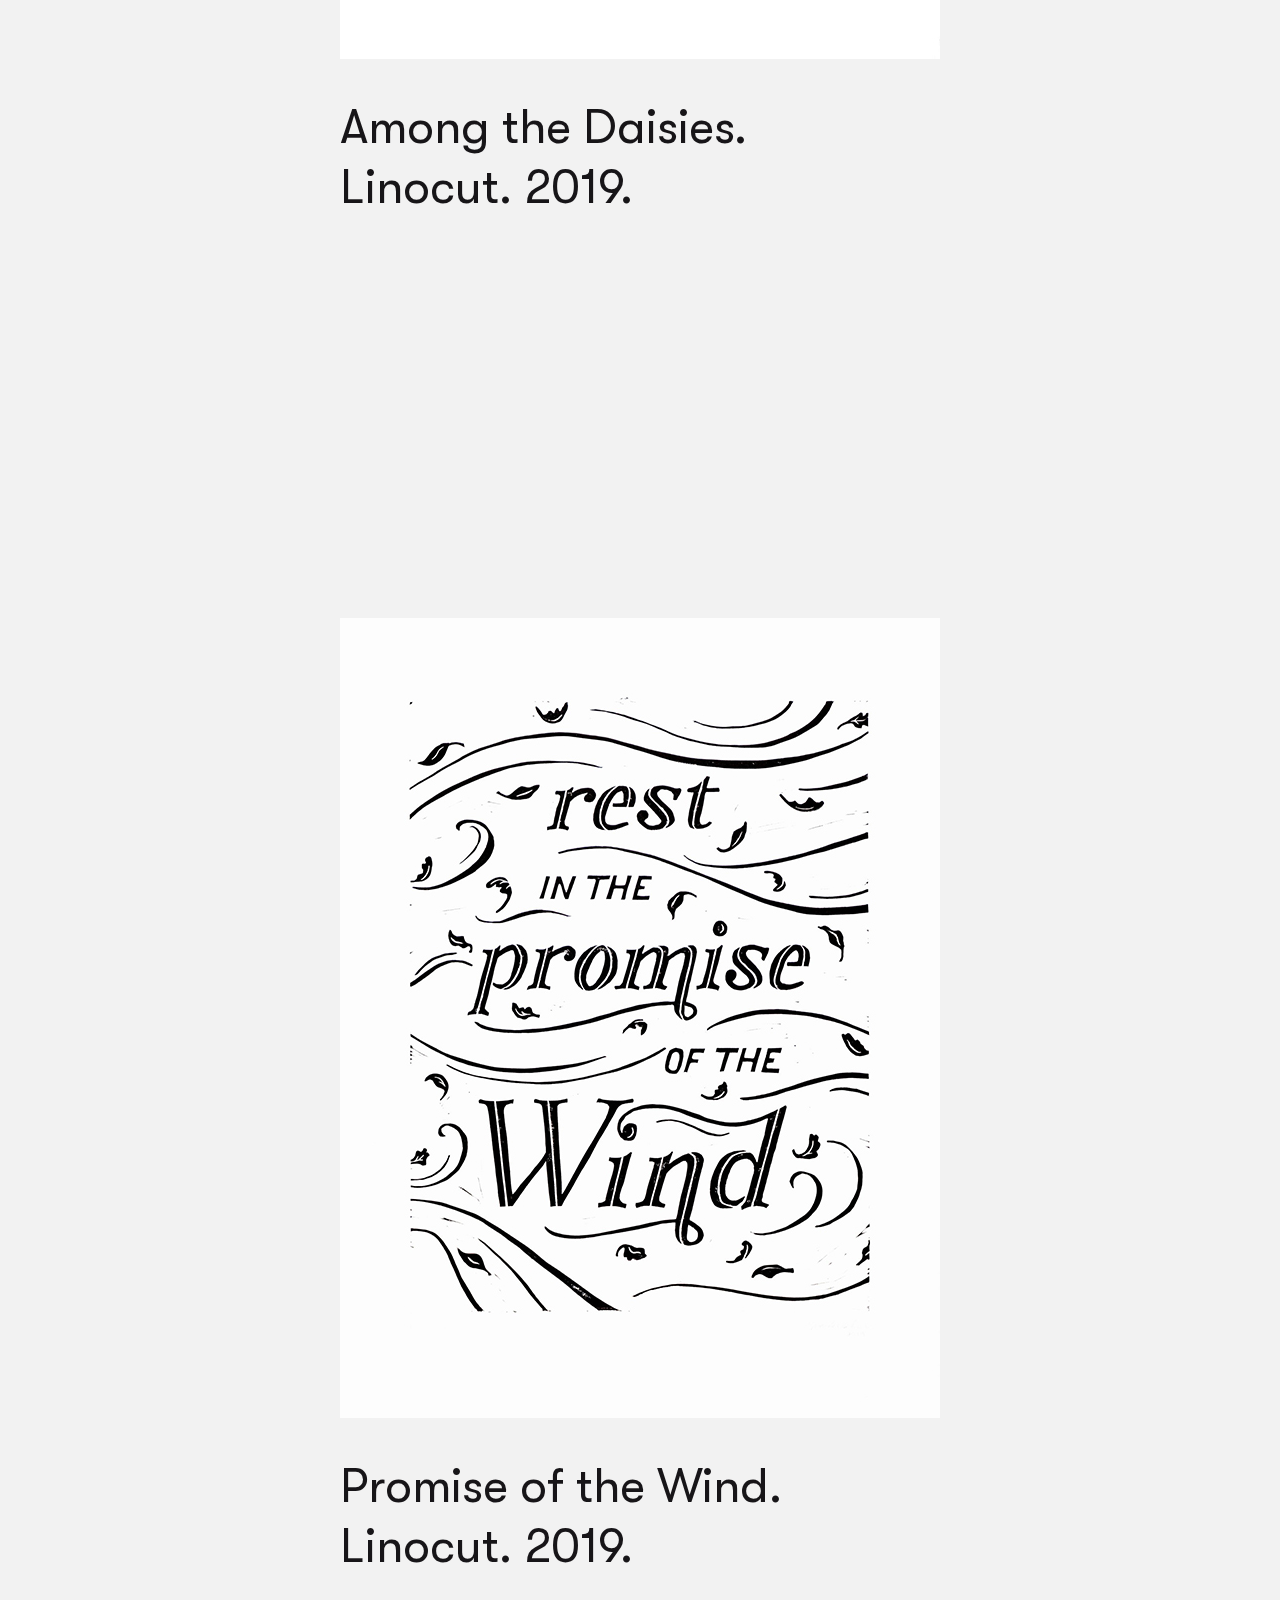
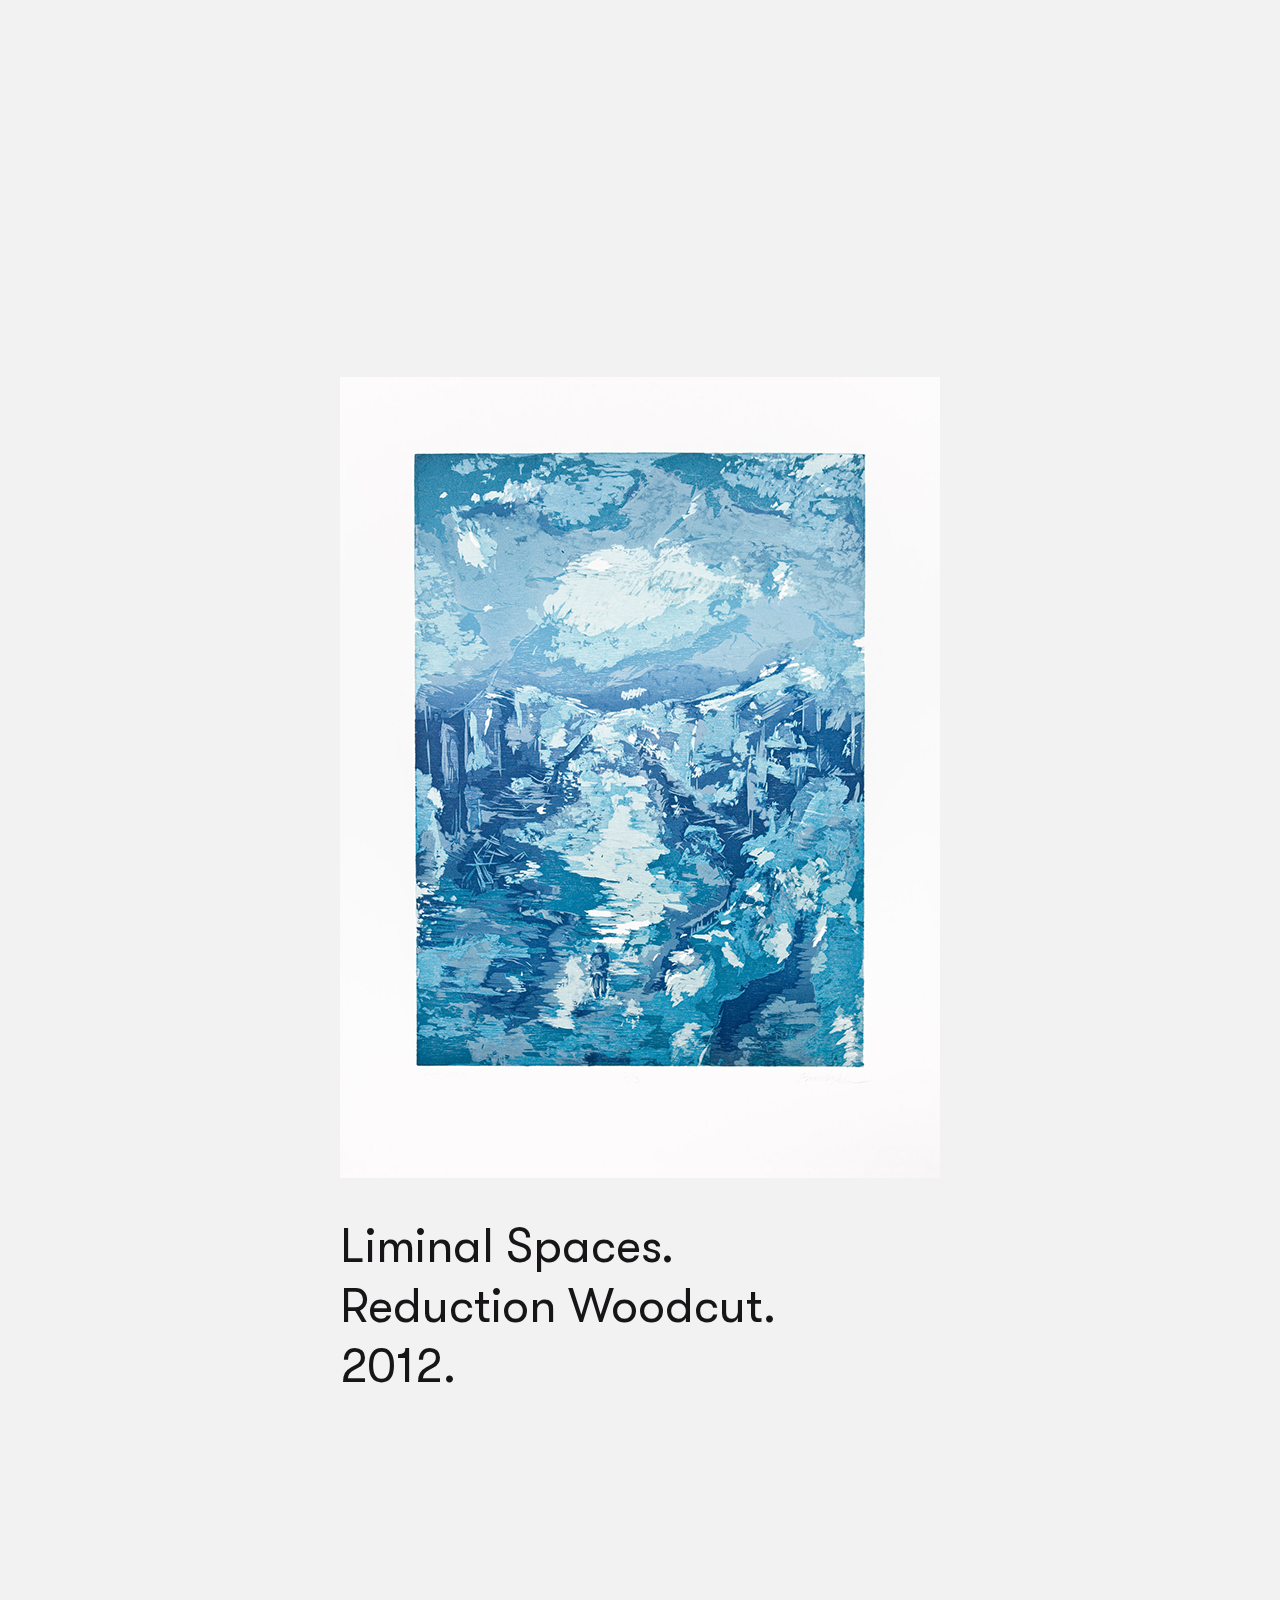
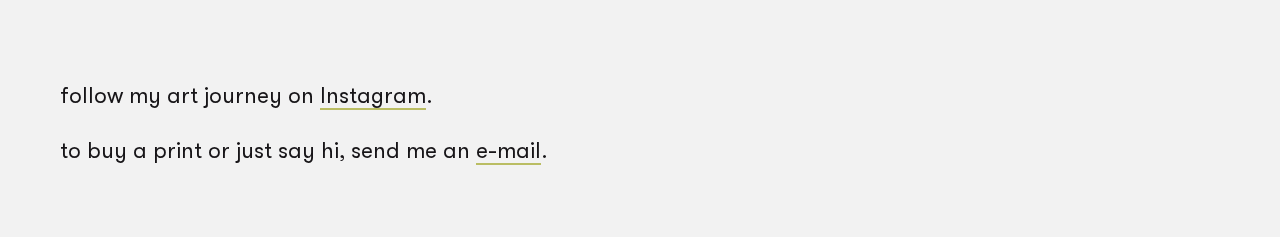
==== commit a1c87277: "Fix footer and update content" ====
--- a/index.html
+++ b/index.html
@@ -4,7 +4,7 @@
         <meta charset="utf-8">
 		<meta http-equiv="X-UA-Compatible" content="IE=edge">
 		<meta name="viewport" content="width=device-width, initial-scale=1">
-		<title>Art of Kimber</title>
+		<title>art of kimber</title>
 		<link rel="stylesheet" href="style.css">
     </head>
 
@@ -50,7 +50,7 @@
   
   <header>
       <h1>
-      Kimber <span></span> 
+      kimber <span></span> 
     </h1>
     
     <h2>
@@ -106,8 +106,8 @@
   <script src="interactions.js"></script>
 
   <footer>
-    <p>see my art on <a href="https://instagram.com/kimberillo">Instagram</a>.</p>
-    <p>to buy a print or just say hi, contact me by <a href="mailto:kim@kimberillo.com">e-mail</a>.</p>
+    <p>follow my art journey on <a href="https://instagram.com/kimberillo">Instagram</a>.</p>
+    <p>to buy a print or just say hi, send me an <a href="mailto:kim@kimberillo.com">e-mail</a>.</p>
   </footer>
 
 </body>
--- a/style.css
+++ b/style.css
@@ -70,14 +70,14 @@
   
   h2 {
     max-width: 480px;
-    font-size: 28px;
+    font-size: 2vw;
     text-align: center;
   
     animation: fadein 0.4s 1.75s both;
   }
   
   header span {
-    background-color: #babd63;
+    background-color: #d3c7f3;
     width: 1em;
     height: 0.02em;
     display: inline-block;
@@ -151,16 +151,19 @@
   a {
     text-decoration: none;
     color: #171518;
-    border-bottom: 0.02em solid #babd63;
+    border-bottom: 0.1em solid #babd63;
   }
 
   a:hover {
-    border-bottom: 0.04em solid #FF9696;
+    border-bottom: 0.1em solid #ff9696b7;
+    color: #FF9696;
   }
 
   footer {
+    position: relative;
     width: 100%;
     padding: 60px;
+    z-index: 100;
   }
 
   footer p {
@@ -171,5 +174,87 @@
   
   
   
-  
-  +/* For tablets */
+@media only screen and (min-width: 768px) and (max-width: 1024px) {
+  body {
+      font-size: 32px;
+  }
+
+  h1 {
+      font-size: 8vw;
+  }
+
+  h2 {
+      font-size: 3vw;
+  }
+
+  section {
+      padding: 100px;
+  }
+
+  figcaption {
+      margin: 24px 10% 0 0;
+  }
+
+  footer {
+      padding: 40px;
+      z-index: 50;
+  }
+
+  footer p {
+      font-size: 18px;
+  }
+}
+
+/* For mobile devices */
+@media only screen and (max-width: 767px) {
+  body {
+      font-size: 24px;
+  }
+
+  header {
+      height: 100vh;
+      padding: 80px 0;
+  }
+
+  h1 {
+      font-size: 16vw;
+  }
+
+  h2 {
+      font-size: 5vw;
+      max-width: 100%;
+  }
+
+  section {
+      padding: 60px;
+  }
+
+  section img {
+    max-width: 100%;
+   } 
+
+  figure {
+      max-width: 100%;
+  }
+
+  figcaption {
+      margin: 16px 0 0 0;
+  }
+
+ /*  svg {
+      display: none;
+  } */
+
+  /* img.arrow {
+      display: none;
+  } */
+
+  footer {
+      padding: 30px;
+  }
+
+  footer p {
+      font-size: 16px;
+  }
+}